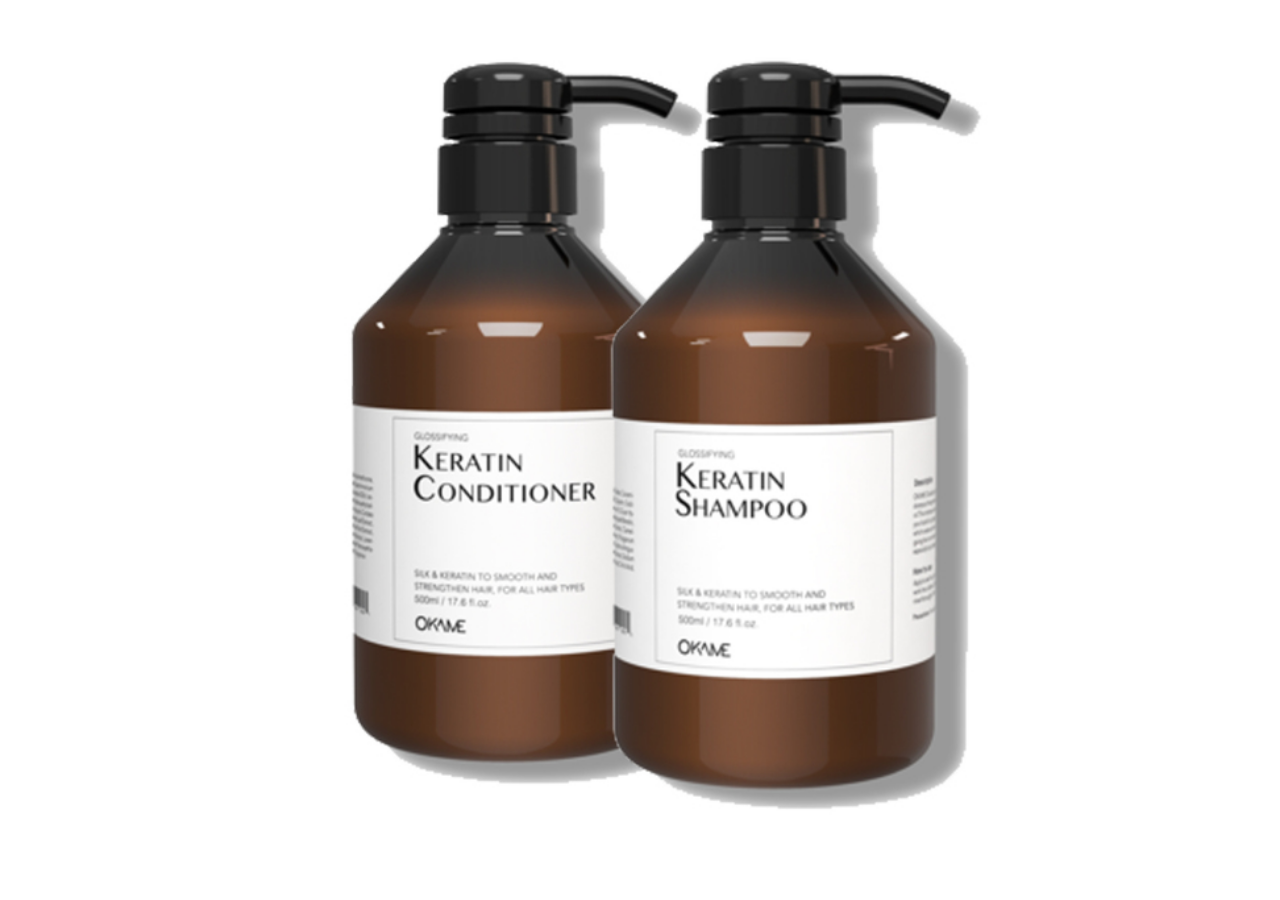
==== pages/details.html @ 403ab8e0 "up data" ====
<!DOCTYPE html>
<html lang="en">
  <head>
    <meta charset="UTF-8" />
    <meta name="viewport" content="width=device-width, initial-scale=1.0" />
    <meta http-equiv="X-UA-Compatible" content="ie=edge" />
    <link rel="icon" href="./images/logo-mini.jpg" />
    <title>Chi tiết sản phẩm</title>
    <link rel="stylesheet" href="./css/bootstrap.css" />
    <link rel="stylesheet" href="./css/style.css" />
  </head>
  <body>
    <div class="container">
      <div class="col-md-8">
        <img src="../images/1523329786.jpg" width="100%" alt="" />
      </div>
      <div class="col-md-4"></div>
    </div>
    <script src="./js/jquery-3.3.1.min.js"></script>
    <script src="./js/popper.min.js"></script>
    <script src="./js/main.js"></script>
  </body>
</html>
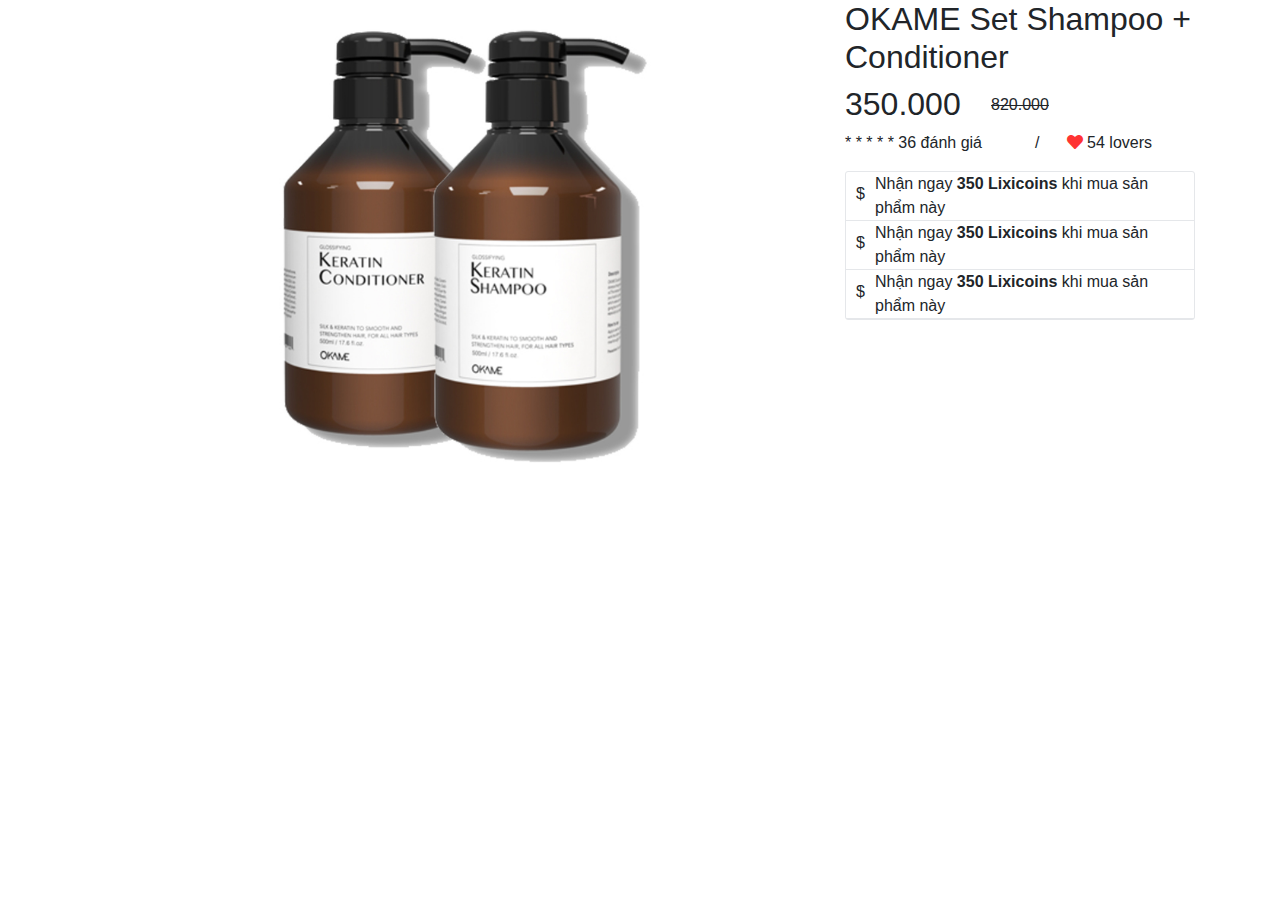
==== commit dd6ded06: "upu" ====
--- a/pages/details.html
+++ b/pages/details.html
@@ -5,19 +5,78 @@
     <meta name="viewport" content="width=device-width, initial-scale=1.0" />
     <meta http-equiv="X-UA-Compatible" content="ie=edge" />
     <link rel="icon" href="./images/logo-mini.jpg" />
-    <title>Chi tiết sản phẩm</title>
-    <link rel="stylesheet" href="./css/bootstrap.css" />
-    <link rel="stylesheet" href="./css/style.css" />
+    <title>Vivibox | Chi tiết sản phẩm</title>
+    <link rel="stylesheet" href="../css/bootstrap.css" />
+    <link rel="stylesheet" href="../css/style.css" />
+    <link rel="shortcut icon" href="../images/favicon.ico" />
+    <link rel="stylesheet" href="../themify-icons/themify-icons.css" />
+    <link
+      rel="stylesheet"
+      href="https://use.fontawesome.com/releases/v5.6.3/css/all.css"
+    />
   </head>
   <body>
     <div class="container">
-      <div class="col-md-8">
-        <img src="../images/1523329786.jpg" width="100%" alt="" />
+      <div class="top-overview row">
+        <div class="col-md-8">
+          <img src="../images/1523329786.jpg" width="100%" alt="" />
+        </div>
+        <div class="col-md-4">
+          <h2>OKAME Set Shampoo + Conditioner</h2>
+          <div class="row">
+            <div class="col-4"><h2>350.000</h2></div>
+            <div class="col-4">
+              <p
+                class="text-center"
+                style="margin: 8px; text-decoration: line-through"
+              >
+                820.000
+              </p>
+            </div>
+          </div>
+          <div class="row">
+            <p class="col-6">* * * * * 36 đánh giá</p>
+            <p class="col-1">/</p>
+            <p class="col-5">
+              <i style="color:#ff3333" class="fas fa-heart"></i> 54 lovers
+            </p>
+          </div>
+          <div
+            class="pay-ship"
+            style="border-top:1px solid rgb(229, 231, 234); border-left:1px solid rgb(229, 231, 234); border-bottom: 1px solid rgb(229, 231, 234);border-right:1px solid rgb(229, 231, 234);border-radius: 3px "
+          >
+            <div style="border-bottom: 1px solid rgb(229, 231, 234);">
+              <div class="col-1" style="float:left; padding: 10px">$</div>
+              <div class="col-11">
+                Nhận ngay
+                <span style="font-weight:bold">350 Lixicoins </span> khi mua sản
+                phẩm này
+              </div>
+            </div>
+
+            <div style="border-bottom: 1px solid rgb(229, 231, 234);">
+              <div class="col-1" style="float:left;padding: 10px">$</div>
+              <div class="col-11">
+                Nhận ngay
+                <span style="font-weight:bold">350 Lixicoins </span> khi mua sản
+                phẩm này
+              </div>
+            </div>
+
+            <div style="border-bottom: 1px solid rgb(229, 231, 234);">
+              <div class="col-1" style="float:left;padding: 10px">$</div>
+              <div class="col-11">
+                Nhận ngay
+                <span style="font-weight:bold">350 Lixicoins </span> khi mua sản
+                phẩm này
+              </div>
+            </div>
+          </div>
+        </div>
       </div>
-      <div class="col-md-4"></div>
     </div>
-    <script src="./js/jquery-3.3.1.min.js"></script>
-    <script src="./js/popper.min.js"></script>
-    <script src="./js/main.js"></script>
+    <script src="../js/jquery-3.3.1.min.js"></script>
+    <script src="../js/popper.min.js"></script>
+    <script src="../js/main.js"></script>
   </body>
 </html>
--- a/css/style.css
+++ b/css/style.css
@@ -0,0 +1,97 @@
+.container-2 {
+    width: 100%;
+    padding-right: 15px;
+    padding-left: 15px;
+    margin-right: auto;
+    margin-left: auto;
+}
+
+@media (min-width: 1200px) {
+    .container-2 {
+        max-width: 1240px;
+    }
+}
+
+#navbar {
+    box-shadow: rgba(0, 0, 0, 0.12) 0px 1px 3px 0px, rgba(0, 0, 0, 0.14) 0px 0px 1px 0px, rgba(0, 0, 0, 0.12) 0px 2px 1px -1px;
+}
+
+.sign-in {
+    cursor: pointer;
+    transition: all 0.2s ease-out 0s;
+}
+
+.sign-in:hover {
+    color: #007bff;
+}
+
+nav {
+    display: flex;
+    justify-content: space-between;
+    position: relative;
+    background: rgb(255, 255, 255);
+}
+
+nav a {
+    display: flex;
+    justify-content: flex-start;
+    align-items: center;
+    font-size: 15px;
+    line-height: 44px;
+    font-family: avenir-next-medium, arial;
+    color: rgb(0, 0, 0);
+    opacity: 0.9;
+    white-space: nowrap;
+    cursor: pointer;
+    height: 44px;
+    padding: 0px;
+    text-transform: uppercase;
+}
+
+nav a:hover {
+    text-decoration: none;
+    color: #007bff
+}
+
+
+.title {
+    font-size: 30px !important;
+    line-height: 50px !important;
+    height: 50px !important;
+    display: inline-block;
+    max-width: 100%;
+    white-space: nowrap;
+    overflow: hidden;
+    text-overflow: ellipsis;
+    font-family: trirong-regular, serif;
+    color: rgb(0, 0, 0);
+    letter-spacing: -0.5px;
+}
+
+.swiper-container .swiper-button-prev {
+    width: 40px;
+    height: 60px;
+    opacity: 0;
+    transform: translate(-60px, -50%);
+    visibility: hidden;
+}
+
+.swiper-container:hover .swiper-button-prev {
+    opacity: 1;
+    transform: translate(1px, -50%);
+    visibility: visible;
+}
+
+.swiper-container .swiper-button-next {
+    width: 40px;
+    height: 60px;
+    opacity: 0;
+    transform: translate(60px, -50%);
+    visibility: hidden;
+}
+
+.swiper-container:hover .swiper-button-next {
+    opacity: 1;
+    transform: translate(1px, -50%);
+    visibility: visible;
+}--- a/themify-icons/themify-icons.css
+++ b/themify-icons/themify-icons.css
@@ -0,0 +1,1082 @@
+@font-face {
+  font-family: "themify";
+  src: url("fonts/themify.eot?-fvbane");
+  src: url("fonts/themify.eot?#iefix-fvbane") format("embedded-opentype"),
+    url("fonts/themify.woff?-fvbane") format("woff"),
+    url("fonts/themify.ttf?-fvbane") format("truetype"),
+    url("fonts/themify.svg?-fvbane#themify") format("svg");
+  font-weight: normal;
+  font-style: normal;
+}
+
+[class^="ti-"],
+[class*=" ti-"] {
+  font-family: "themify";
+  speak-as: none;
+  font-style: normal;
+  font-weight: normal;
+  font-variant: normal;
+  text-transform: none;
+  line-height: 1;
+
+  /* Better Font Rendering =========== */
+  -webkit-font-smoothing: antialiased;
+  -moz-osx-font-smoothing: grayscale;
+}
+
+.ti-wand:before {
+  content: "\e600";
+}
+.ti-volume:before {
+  content: "\e601";
+}
+.ti-user:before {
+  content: "\e602";
+}
+.ti-unlock:before {
+  content: "\e603";
+}
+.ti-unlink:before {
+  content: "\e604";
+}
+.ti-trash:before {
+  content: "\e605";
+}
+.ti-thought:before {
+  content: "\e606";
+}
+.ti-target:before {
+  content: "\e607";
+}
+.ti-tag:before {
+  content: "\e608";
+}
+.ti-tablet:before {
+  content: "\e609";
+}
+.ti-star:before {
+  content: "\e60a";
+}
+.ti-spray:before {
+  content: "\e60b";
+}
+.ti-signal:before {
+  content: "\e60c";
+}
+.ti-shopping-cart:before {
+  content: "\e60d";
+}
+.ti-shopping-cart-full:before {
+  content: "\e60e";
+}
+.ti-settings:before {
+  content: "\e60f";
+}
+.ti-search:before {
+  content: "\e610";
+}
+.ti-zoom-in:before {
+  content: "\e611";
+}
+.ti-zoom-out:before {
+  content: "\e612";
+}
+.ti-cut:before {
+  content: "\e613";
+}
+.ti-ruler:before {
+  content: "\e614";
+}
+.ti-ruler-pencil:before {
+  content: "\e615";
+}
+.ti-ruler-alt:before {
+  content: "\e616";
+}
+.ti-bookmark:before {
+  content: "\e617";
+}
+.ti-bookmark-alt:before {
+  content: "\e618";
+}
+.ti-reload:before {
+  content: "\e619";
+}
+.ti-plus:before {
+  content: "\e61a";
+}
+.ti-pin:before {
+  content: "\e61b";
+}
+.ti-pencil:before {
+  content: "\e61c";
+}
+.ti-pencil-alt:before {
+  content: "\e61d";
+}
+.ti-paint-roller:before {
+  content: "\e61e";
+}
+.ti-paint-bucket:before {
+  content: "\e61f";
+}
+.ti-na:before {
+  content: "\e620";
+}
+.ti-mobile:before {
+  content: "\e621";
+}
+.ti-minus:before {
+  content: "\e622";
+}
+.ti-medall:before {
+  content: "\e623";
+}
+.ti-medall-alt:before {
+  content: "\e624";
+}
+.ti-marker:before {
+  content: "\e625";
+}
+.ti-marker-alt:before {
+  content: "\e626";
+}
+.ti-arrow-up:before {
+  content: "\e627";
+}
+.ti-arrow-right:before {
+  content: "\e628";
+}
+.ti-arrow-left:before {
+  content: "\e629";
+}
+.ti-arrow-down:before {
+  content: "\e62a";
+}
+.ti-lock:before {
+  content: "\e62b";
+}
+.ti-location-arrow:before {
+  content: "\e62c";
+}
+.ti-link:before {
+  content: "\e62d";
+}
+.ti-layout:before {
+  content: "\e62e";
+}
+.ti-layers:before {
+  content: "\e62f";
+}
+.ti-layers-alt:before {
+  content: "\e630";
+}
+.ti-key:before {
+  content: "\e631";
+}
+.ti-import:before {
+  content: "\e632";
+}
+.ti-image:before {
+  content: "\e633";
+}
+.ti-heart:before {
+  content: "\e634";
+}
+.ti-heart-broken:before {
+  content: "\e635";
+}
+.ti-hand-stop:before {
+  content: "\e636";
+}
+.ti-hand-open:before {
+  content: "\e637";
+}
+.ti-hand-drag:before {
+  content: "\e638";
+}
+.ti-folder:before {
+  content: "\e639";
+}
+.ti-flag:before {
+  content: "\e63a";
+}
+.ti-flag-alt:before {
+  content: "\e63b";
+}
+.ti-flag-alt-2:before {
+  content: "\e63c";
+}
+.ti-eye:before {
+  content: "\e63d";
+}
+.ti-export:before {
+  content: "\e63e";
+}
+.ti-exchange-vertical:before {
+  content: "\e63f";
+}
+.ti-desktop:before {
+  content: "\e640";
+}
+.ti-cup:before {
+  content: "\e641";
+}
+.ti-crown:before {
+  content: "\e642";
+}
+.ti-comments:before {
+  content: "\e643";
+}
+.ti-comment:before {
+  content: "\e644";
+}
+.ti-comment-alt:before {
+  content: "\e645";
+}
+.ti-close:before {
+  content: "\e646";
+}
+.ti-clip:before {
+  content: "\e647";
+}
+.ti-angle-up:before {
+  content: "\e648";
+}
+.ti-angle-right:before {
+  content: "\e649";
+}
+.ti-angle-left:before {
+  content: "\e64a";
+}
+.ti-angle-down:before {
+  content: "\e64b";
+}
+.ti-check:before {
+  content: "\e64c";
+}
+.ti-check-box:before {
+  content: "\e64d";
+}
+.ti-camera:before {
+  content: "\e64e";
+}
+.ti-announcement:before {
+  content: "\e64f";
+}
+.ti-brush:before {
+  content: "\e650";
+}
+.ti-briefcase:before {
+  content: "\e651";
+}
+.ti-bolt:before {
+  content: "\e652";
+}
+.ti-bolt-alt:before {
+  content: "\e653";
+}
+.ti-blackboard:before {
+  content: "\e654";
+}
+.ti-bag:before {
+  content: "\e655";
+}
+.ti-move:before {
+  content: "\e656";
+}
+.ti-arrows-vertical:before {
+  content: "\e657";
+}
+.ti-arrows-horizontal:before {
+  content: "\e658";
+}
+.ti-fullscreen:before {
+  content: "\e659";
+}
+.ti-arrow-top-right:before {
+  content: "\e65a";
+}
+.ti-arrow-top-left:before {
+  content: "\e65b";
+}
+.ti-arrow-circle-up:before {
+  content: "\e65c";
+}
+.ti-arrow-circle-right:before {
+  content: "\e65d";
+}
+.ti-arrow-circle-left:before {
+  content: "\e65e";
+}
+.ti-arrow-circle-down:before {
+  content: "\e65f";
+}
+.ti-angle-double-up:before {
+  content: "\e660";
+}
+.ti-angle-double-right:before {
+  content: "\e661";
+}
+.ti-angle-double-left:before {
+  content: "\e662";
+}
+.ti-angle-double-down:before {
+  content: "\e663";
+}
+.ti-zip:before {
+  content: "\e664";
+}
+.ti-world:before {
+  content: "\e665";
+}
+.ti-wheelchair:before {
+  content: "\e666";
+}
+.ti-view-list:before {
+  content: "\e667";
+}
+.ti-view-list-alt:before {
+  content: "\e668";
+}
+.ti-view-grid:before {
+  content: "\e669";
+}
+.ti-uppercase:before {
+  content: "\e66a";
+}
+.ti-upload:before {
+  content: "\e66b";
+}
+.ti-underline:before {
+  content: "\e66c";
+}
+.ti-truck:before {
+  content: "\e66d";
+}
+.ti-timer:before {
+  content: "\e66e";
+}
+.ti-ticket:before {
+  content: "\e66f";
+}
+.ti-thumb-up:before {
+  content: "\e670";
+}
+.ti-thumb-down:before {
+  content: "\e671";
+}
+.ti-text:before {
+  content: "\e672";
+}
+.ti-stats-up:before {
+  content: "\e673";
+}
+.ti-stats-down:before {
+  content: "\e674";
+}
+.ti-split-v:before {
+  content: "\e675";
+}
+.ti-split-h:before {
+  content: "\e676";
+}
+.ti-smallcap:before {
+  content: "\e677";
+}
+.ti-shine:before {
+  content: "\e678";
+}
+.ti-shift-right:before {
+  content: "\e679";
+}
+.ti-shift-left:before {
+  content: "\e67a";
+}
+.ti-shield:before {
+  content: "\e67b";
+}
+.ti-notepad:before {
+  content: "\e67c";
+}
+.ti-server:before {
+  content: "\e67d";
+}
+.ti-quote-right:before {
+  content: "\e67e";
+}
+.ti-quote-left:before {
+  content: "\e67f";
+}
+.ti-pulse:before {
+  content: "\e680";
+}
+.ti-printer:before {
+  content: "\e681";
+}
+.ti-power-off:before {
+  content: "\e682";
+}
+.ti-plug:before {
+  content: "\e683";
+}
+.ti-pie-chart:before {
+  content: "\e684";
+}
+.ti-paragraph:before {
+  content: "\e685";
+}
+.ti-panel:before {
+  content: "\e686";
+}
+.ti-package:before {
+  content: "\e687";
+}
+.ti-music:before {
+  content: "\e688";
+}
+.ti-music-alt:before {
+  content: "\e689";
+}
+.ti-mouse:before {
+  content: "\e68a";
+}
+.ti-mouse-alt:before {
+  content: "\e68b";
+}
+.ti-money:before {
+  content: "\e68c";
+}
+.ti-microphone:before {
+  content: "\e68d";
+}
+.ti-menu:before {
+  content: "\e68e";
+}
+.ti-menu-alt:before {
+  content: "\e68f";
+}
+.ti-map:before {
+  content: "\e690";
+}
+.ti-map-alt:before {
+  content: "\e691";
+}
+.ti-loop:before {
+  content: "\e692";
+}
+.ti-location-pin:before {
+  content: "\e693";
+}
+.ti-list:before {
+  content: "\e694";
+}
+.ti-light-bulb:before {
+  content: "\e695";
+}
+.ti-Italic:before {
+  content: "\e696";
+}
+.ti-info:before {
+  content: "\e697";
+}
+.ti-infinite:before {
+  content: "\e698";
+}
+.ti-id-badge:before {
+  content: "\e699";
+}
+.ti-hummer:before {
+  content: "\e69a";
+}
+.ti-home:before {
+  content: "\e69b";
+}
+.ti-help:before {
+  content: "\e69c";
+}
+.ti-headphone:before {
+  content: "\e69d";
+}
+.ti-harddrives:before {
+  content: "\e69e";
+}
+.ti-harddrive:before {
+  content: "\e69f";
+}
+.ti-gift:before {
+  content: "\e6a0";
+}
+.ti-game:before {
+  content: "\e6a1";
+}
+.ti-filter:before {
+  content: "\e6a2";
+}
+.ti-files:before {
+  content: "\e6a3";
+}
+.ti-file:before {
+  content: "\e6a4";
+}
+.ti-eraser:before {
+  content: "\e6a5";
+}
+.ti-envelope:before {
+  content: "\e6a6";
+}
+.ti-download:before {
+  content: "\e6a7";
+}
+.ti-direction:before {
+  content: "\e6a8";
+}
+.ti-direction-alt:before {
+  content: "\e6a9";
+}
+.ti-dashboard:before {
+  content: "\e6aa";
+}
+.ti-control-stop:before {
+  content: "\e6ab";
+}
+.ti-control-shuffle:before {
+  content: "\e6ac";
+}
+.ti-control-play:before {
+  content: "\e6ad";
+}
+.ti-control-pause:before {
+  content: "\e6ae";
+}
+.ti-control-forward:before {
+  content: "\e6af";
+}
+.ti-control-backward:before {
+  content: "\e6b0";
+}
+.ti-cloud:before {
+  content: "\e6b1";
+}
+.ti-cloud-up:before {
+  content: "\e6b2";
+}
+.ti-cloud-down:before {
+  content: "\e6b3";
+}
+.ti-clipboard:before {
+  content: "\e6b4";
+}
+.ti-car:before {
+  content: "\e6b5";
+}
+.ti-calendar:before {
+  content: "\e6b6";
+}
+.ti-book:before {
+  content: "\e6b7";
+}
+.ti-bell:before {
+  content: "\e6b8";
+}
+.ti-basketball:before {
+  content: "\e6b9";
+}
+.ti-bar-chart:before {
+  content: "\e6ba";
+}
+.ti-bar-chart-alt:before {
+  content: "\e6bb";
+}
+.ti-back-right:before {
+  content: "\e6bc";
+}
+.ti-back-left:before {
+  content: "\e6bd";
+}
+.ti-arrows-corner:before {
+  content: "\e6be";
+}
+.ti-archive:before {
+  content: "\e6bf";
+}
+.ti-anchor:before {
+  content: "\e6c0";
+}
+.ti-align-right:before {
+  content: "\e6c1";
+}
+.ti-align-left:before {
+  content: "\e6c2";
+}
+.ti-align-justify:before {
+  content: "\e6c3";
+}
+.ti-align-center:before {
+  content: "\e6c4";
+}
+.ti-alert:before {
+  content: "\e6c5";
+}
+.ti-alarm-clock:before {
+  content: "\e6c6";
+}
+.ti-agenda:before {
+  content: "\e6c7";
+}
+.ti-write:before {
+  content: "\e6c8";
+}
+.ti-window:before {
+  content: "\e6c9";
+}
+.ti-widgetized:before {
+  content: "\e6ca";
+}
+.ti-widget:before {
+  content: "\e6cb";
+}
+.ti-widget-alt:before {
+  content: "\e6cc";
+}
+.ti-wallet:before {
+  content: "\e6cd";
+}
+.ti-video-clapper:before {
+  content: "\e6ce";
+}
+.ti-video-camera:before {
+  content: "\e6cf";
+}
+.ti-vector:before {
+  content: "\e6d0";
+}
+.ti-themify-logo:before {
+  content: "\e6d1";
+}
+.ti-themify-favicon:before {
+  content: "\e6d2";
+}
+.ti-themify-favicon-alt:before {
+  content: "\e6d3";
+}
+.ti-support:before {
+  content: "\e6d4";
+}
+.ti-stamp:before {
+  content: "\e6d5";
+}
+.ti-split-v-alt:before {
+  content: "\e6d6";
+}
+.ti-slice:before {
+  content: "\e6d7";
+}
+.ti-shortcode:before {
+  content: "\e6d8";
+}
+.ti-shift-right-alt:before {
+  content: "\e6d9";
+}
+.ti-shift-left-alt:before {
+  content: "\e6da";
+}
+.ti-ruler-alt-2:before {
+  content: "\e6db";
+}
+.ti-receipt:before {
+  content: "\e6dc";
+}
+.ti-pin2:before {
+  content: "\e6dd";
+}
+.ti-pin-alt:before {
+  content: "\e6de";
+}
+.ti-pencil-alt2:before {
+  content: "\e6df";
+}
+.ti-palette:before {
+  content: "\e6e0";
+}
+.ti-more:before {
+  content: "\e6e1";
+}
+.ti-more-alt:before {
+  content: "\e6e2";
+}
+.ti-microphone-alt:before {
+  content: "\e6e3";
+}
+.ti-magnet:before {
+  content: "\e6e4";
+}
+.ti-line-double:before {
+  content: "\e6e5";
+}
+.ti-line-dotted:before {
+  content: "\e6e6";
+}
+.ti-line-dashed:before {
+  content: "\e6e7";
+}
+.ti-layout-width-full:before {
+  content: "\e6e8";
+}
+.ti-layout-width-default:before {
+  content: "\e6e9";
+}
+.ti-layout-width-default-alt:before {
+  content: "\e6ea";
+}
+.ti-layout-tab:before {
+  content: "\e6eb";
+}
+.ti-layout-tab-window:before {
+  content: "\e6ec";
+}
+.ti-layout-tab-v:before {
+  content: "\e6ed";
+}
+.ti-layout-tab-min:before {
+  content: "\e6ee";
+}
+.ti-layout-slider:before {
+  content: "\e6ef";
+}
+.ti-layout-slider-alt:before {
+  content: "\e6f0";
+}
+.ti-layout-sidebar-right:before {
+  content: "\e6f1";
+}
+.ti-layout-sidebar-none:before {
+  content: "\e6f2";
+}
+.ti-layout-sidebar-left:before {
+  content: "\e6f3";
+}
+.ti-layout-placeholder:before {
+  content: "\e6f4";
+}
+.ti-layout-menu:before {
+  content: "\e6f5";
+}
+.ti-layout-menu-v:before {
+  content: "\e6f6";
+}
+.ti-layout-menu-separated:before {
+  content: "\e6f7";
+}
+.ti-layout-menu-full:before {
+  content: "\e6f8";
+}
+.ti-layout-media-right-alt:before {
+  content: "\e6f9";
+}
+.ti-layout-media-right:before {
+  content: "\e6fa";
+}
+.ti-layout-media-overlay:before {
+  content: "\e6fb";
+}
+.ti-layout-media-overlay-alt:before {
+  content: "\e6fc";
+}
+.ti-layout-media-overlay-alt-2:before {
+  content: "\e6fd";
+}
+.ti-layout-media-left-alt:before {
+  content: "\e6fe";
+}
+.ti-layout-media-left:before {
+  content: "\e6ff";
+}
+.ti-layout-media-center-alt:before {
+  content: "\e700";
+}
+.ti-layout-media-center:before {
+  content: "\e701";
+}
+.ti-layout-list-thumb:before {
+  content: "\e702";
+}
+.ti-layout-list-thumb-alt:before {
+  content: "\e703";
+}
+.ti-layout-list-post:before {
+  content: "\e704";
+}
+.ti-layout-list-large-image:before {
+  content: "\e705";
+}
+.ti-layout-line-solid:before {
+  content: "\e706";
+}
+.ti-layout-grid4:before {
+  content: "\e707";
+}
+.ti-layout-grid3:before {
+  content: "\e708";
+}
+.ti-layout-grid2:before {
+  content: "\e709";
+}
+.ti-layout-grid2-thumb:before {
+  content: "\e70a";
+}
+.ti-layout-cta-right:before {
+  content: "\e70b";
+}
+.ti-layout-cta-left:before {
+  content: "\e70c";
+}
+.ti-layout-cta-center:before {
+  content: "\e70d";
+}
+.ti-layout-cta-btn-right:before {
+  content: "\e70e";
+}
+.ti-layout-cta-btn-left:before {
+  content: "\e70f";
+}
+.ti-layout-column4:before {
+  content: "\e710";
+}
+.ti-layout-column3:before {
+  content: "\e711";
+}
+.ti-layout-column2:before {
+  content: "\e712";
+}
+.ti-layout-accordion-separated:before {
+  content: "\e713";
+}
+.ti-layout-accordion-merged:before {
+  content: "\e714";
+}
+.ti-layout-accordion-list:before {
+  content: "\e715";
+}
+.ti-ink-pen:before {
+  content: "\e716";
+}
+.ti-info-alt:before {
+  content: "\e717";
+}
+.ti-help-alt:before {
+  content: "\e718";
+}
+.ti-headphone-alt:before {
+  content: "\e719";
+}
+.ti-hand-point-up:before {
+  content: "\e71a";
+}
+.ti-hand-point-right:before {
+  content: "\e71b";
+}
+.ti-hand-point-left:before {
+  content: "\e71c";
+}
+.ti-hand-point-down:before {
+  content: "\e71d";
+}
+.ti-gallery:before {
+  content: "\e71e";
+}
+.ti-face-smile:before {
+  content: "\e71f";
+}
+.ti-face-sad:before {
+  content: "\e720";
+}
+.ti-credit-card:before {
+  content: "\e721";
+}
+.ti-control-skip-forward:before {
+  content: "\e722";
+}
+.ti-control-skip-backward:before {
+  content: "\e723";
+}
+.ti-control-record:before {
+  content: "\e724";
+}
+.ti-control-eject:before {
+  content: "\e725";
+}
+.ti-comments-smiley:before {
+  content: "\e726";
+}
+.ti-brush-alt:before {
+  content: "\e727";
+}
+.ti-youtube:before {
+  content: "\e728";
+}
+.ti-vimeo:before {
+  content: "\e729";
+}
+.ti-twitter:before {
+  content: "\e72a";
+}
+.ti-time:before {
+  content: "\e72b";
+}
+.ti-tumblr:before {
+  content: "\e72c";
+}
+.ti-skype:before {
+  content: "\e72d";
+}
+.ti-share:before {
+  content: "\e72e";
+}
+.ti-share-alt:before {
+  content: "\e72f";
+}
+.ti-rocket:before {
+  content: "\e730";
+}
+.ti-pinterest:before {
+  content: "\e731";
+}
+.ti-new-window:before {
+  content: "\e732";
+}
+.ti-microsoft:before {
+  content: "\e733";
+}
+.ti-list-ol:before {
+  content: "\e734";
+}
+.ti-linkedin:before {
+  content: "\e735";
+}
+.ti-layout-sidebar-2:before {
+  content: "\e736";
+}
+.ti-layout-grid4-alt:before {
+  content: "\e737";
+}
+.ti-layout-grid3-alt:before {
+  content: "\e738";
+}
+.ti-layout-grid2-alt:before {
+  content: "\e739";
+}
+.ti-layout-column4-alt:before {
+  content: "\e73a";
+}
+.ti-layout-column3-alt:before {
+  content: "\e73b";
+}
+.ti-layout-column2-alt:before {
+  content: "\e73c";
+}
+.ti-instagram:before {
+  content: "\e73d";
+}
+.ti-google:before {
+  content: "\e73e";
+}
+.ti-github:before {
+  content: "\e73f";
+}
+.ti-flickr:before {
+  content: "\e740";
+}
+.ti-facebook:before {
+  content: "\e741";
+}
+.ti-dropbox:before {
+  content: "\e742";
+}
+.ti-dribbble:before {
+  content: "\e743";
+}
+.ti-apple:before {
+  content: "\e744";
+}
+.ti-android:before {
+  content: "\e745";
+}
+.ti-save:before {
+  content: "\e746";
+}
+.ti-save-alt:before {
+  content: "\e747";
+}
+.ti-yahoo:before {
+  content: "\e748";
+}
+.ti-wordpress:before {
+  content: "\e749";
+}
+.ti-vimeo-alt:before {
+  content: "\e74a";
+}
+.ti-twitter-alt:before {
+  content: "\e74b";
+}
+.ti-tumblr-alt:before {
+  content: "\e74c";
+}
+.ti-trello:before {
+  content: "\e74d";
+}
+.ti-stack-overflow:before {
+  content: "\e74e";
+}
+.ti-soundcloud:before {
+  content: "\e74f";
+}
+.ti-sharethis:before {
+  content: "\e750";
+}
+.ti-sharethis-alt:before {
+  content: "\e751";
+}
+.ti-reddit:before {
+  content: "\e752";
+}
+.ti-pinterest-alt:before {
+  content: "\e753";
+}
+.ti-microsoft-alt:before {
+  content: "\e754";
+}
+.ti-linux:before {
+  content: "\e755";
+}
+.ti-jsfiddle:before {
+  content: "\e756";
+}
+.ti-joomla:before {
+  content: "\e757";
+}
+.ti-html5:before {
+  content: "\e758";
+}
+.ti-flickr-alt:before {
+  content: "\e759";
+}
+.ti-email:before {
+  content: "\e75a";
+}
+.ti-drupal:before {
+  content: "\e75b";
+}
+.ti-dropbox-alt:before {
+  content: "\e75c";
+}
+.ti-css3:before {
+  content: "\e75d";
+}
+.ti-rss:before {
+  content: "\e75e";
+}
+.ti-rss-alt:before {
+  content: "\e75f";
+}
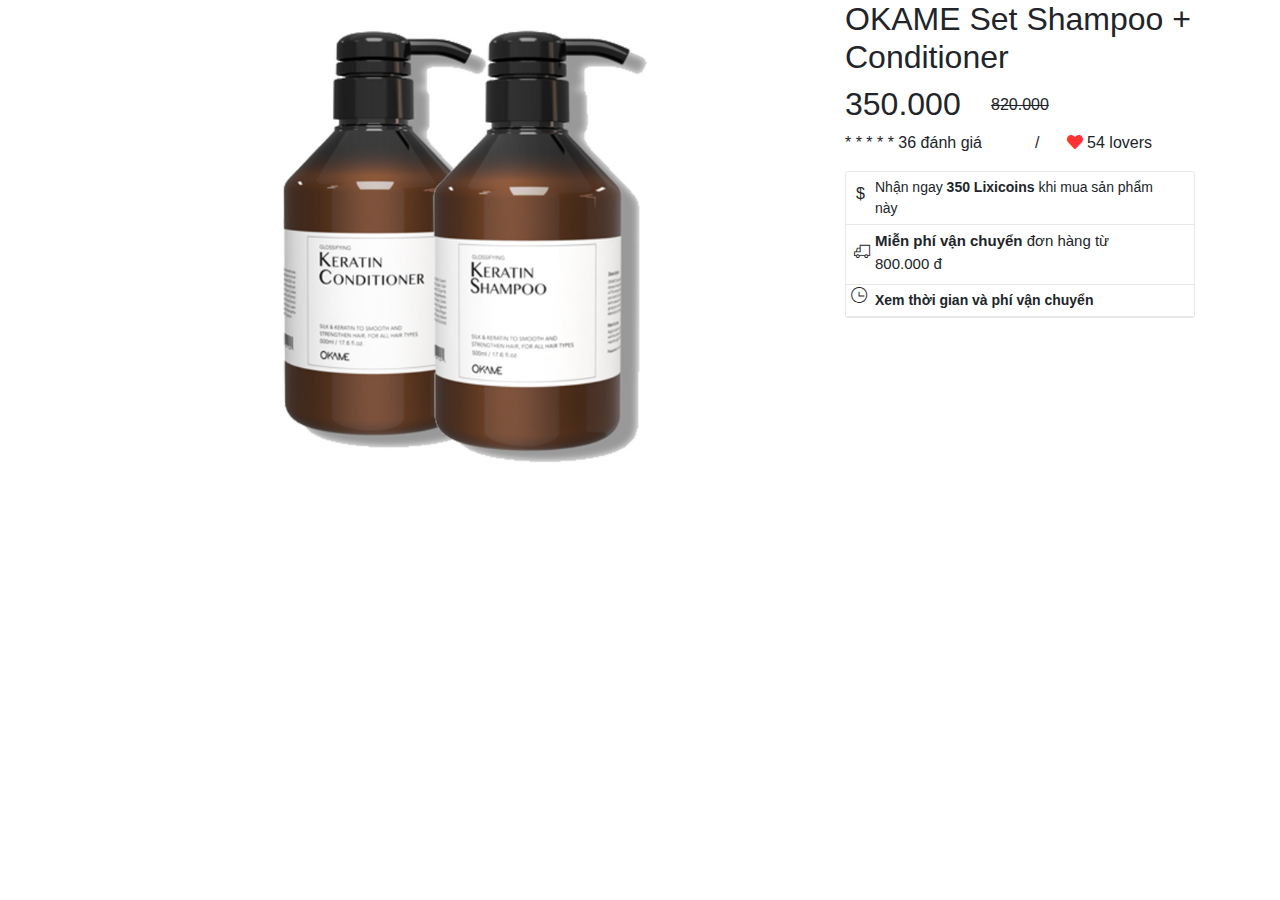
==== commit b686756a: "dfgdg" ====
--- a/pages/details.html
+++ b/pages/details.html
@@ -43,11 +43,11 @@
           </div>
           <div
             class="pay-ship"
-            style="border-top:1px solid rgb(229, 231, 234); border-left:1px solid rgb(229, 231, 234); border-bottom: 1px solid rgb(229, 231, 234);border-right:1px solid rgb(229, 231, 234);border-radius: 3px "
+            style="border-top:1px solid rgb(229, 231, 234); border-left:1px solid rgb(229, 231, 234); border-bottom: 1px solid rgb(229, 231, 234);border-right:1px solid rgb(229, 231, 234);border-radius: 3px"
           >
             <div style="border-bottom: 1px solid rgb(229, 231, 234);">
               <div class="col-1" style="float:left; padding: 10px">$</div>
-              <div class="col-11">
+              <div class="col-11" style="font-size:14px;padding:5px;">
                 Nhận ngay
                 <span style="font-weight:bold">350 Lixicoins </span> khi mua sản
                 phẩm này
@@ -55,21 +55,23 @@
             </div>
 
             <div style="border-bottom: 1px solid rgb(229, 231, 234);">
-              <div class="col-1" style="float:left;padding: 10px">$</div>
-              <div class="col-11">
-                Nhận ngay
-                <span style="font-weight:bold">350 Lixicoins </span> khi mua sản
-                phẩm này
+              <div class="col-1" style="float:left; padding: 15px 20px 20px 8px">
+              <span class="ti-truck"></span>
               </div>
+              <div class="col-11" style="padding:5px;font-size:15px">
+                <span style="font-weight:bold">Miễn phí vận chuyển</span> đơn hàng từ 800.000 đ
+              </div>
+              <div class="clearfix"></div>
             </div>
 
             <div style="border-bottom: 1px solid rgb(229, 231, 234);">
-              <div class="col-1" style="float:left;padding: 10px">$</div>
-              <div class="col-11">
-                Nhận ngay
-                <span style="font-weight:bold">350 Lixicoins </span> khi mua sản
-                phẩm này
+              <div class="col-1" style="float:left;padding: 0px 10px 0px 5px">
+              <span class="ti-time"></span>
               </div>
+              <div class="col-11" style="padding:5px; font-size:14px">
+                <span style="font-weight:bold">Xem thời gian và phí vận chuyển </span>
+              </div>
+              <div class="clearfix"></div>
             </div>
           </div>
         </div>
--- a/css/style.css
+++ b/css/style.css
@@ -22,7 +22,7 @@
 }
 
 .sign-in:hover {
-    color: #007bff;
+    color: #ff2b70;
 }
 
 nav {
@@ -50,7 +50,7 @@
 
 nav a:hover {
     text-decoration: none;
-    color: #007bff
+    color: #ff2b70
 }
 
 
@@ -94,4 +94,10 @@
     opacity: 1;
     transform: translate(1px, -50%);
     visibility: visible;
+}
+
+.form-control:focus {
+    border-color: #ff2b70;
+    outline: 0;
+    box-shadow: 0 0 0 ;
 }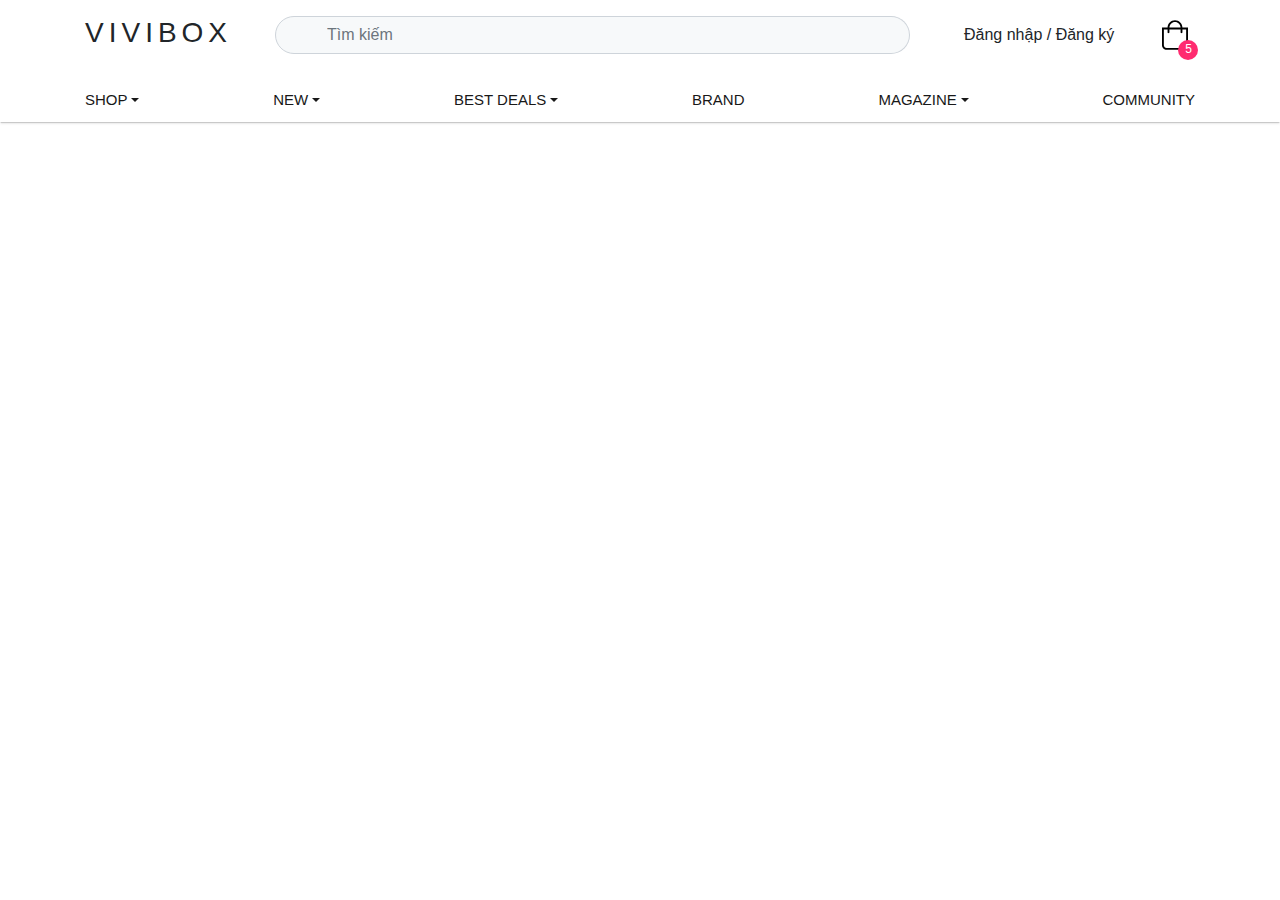
==== commit e9b8e0cc: "up" ====
--- a/pages/details.html
+++ b/pages/details.html
@@ -1,84 +1,150 @@
 <!DOCTYPE html>
 <html lang="en">
-  <head>
-    <meta charset="UTF-8" />
-    <meta name="viewport" content="width=device-width, initial-scale=1.0" />
-    <meta http-equiv="X-UA-Compatible" content="ie=edge" />
-    <link rel="icon" href="./images/logo-mini.jpg" />
-    <title>Vivibox | Chi tiết sản phẩm</title>
-    <link rel="stylesheet" href="../css/bootstrap.css" />
-    <link rel="stylesheet" href="../css/style.css" />
-    <link rel="shortcut icon" href="../images/favicon.ico" />
-    <link rel="stylesheet" href="../themify-icons/themify-icons.css" />
-    <link
-      rel="stylesheet"
-      href="https://use.fontawesome.com/releases/v5.6.3/css/all.css"
-    />
-  </head>
-  <body>
-    <div class="container">
-      <div class="top-overview row">
-        <div class="col-md-8">
-          <img src="../images/1523329786.jpg" width="100%" alt="" />
+
+<head>
+  <meta charset="UTF-8" />
+  <meta name="viewport" content="width=device-width, initial-scale=1.0" />
+  <meta http-equiv="X-UA-Compatible" content="ie=edge" />
+  <link rel="icon" href="./images/logo-mini.jpg" />
+  <title>Vivibox | Chi tiết sản phẩm</title>
+  <link rel="stylesheet" href="../css/bootstrap.css" />
+  <link rel="stylesheet" href="../css/style.css" />
+  <link rel="shortcut icon" href="../images/favicon.ico" />
+  <link rel="stylesheet" href="../themify-icons/themify-icons.css" />
+  <link rel="stylesheet" href="https://use.fontawesome.com/releases/v5.6.3/css/all.css" />
+</head>
+
+<body>
+  <div id="navbar" style="z-index: 3">
+    <div class="container pt-3">
+      <div class="row" style="height:38px">
+        <div class="col-2">
+          <h3 class="m-0 p-0" style="letter-spacing: 5px">VIVIBOX</h3>
         </div>
-        <div class="col-md-4">
-          <h2>OKAME Set Shampoo + Conditioner</h2>
-          <div class="row">
-            <div class="col-4"><h2>350.000</h2></div>
-            <div class="col-4">
-              <p
-                class="text-center"
-                style="margin: 8px; text-decoration: line-through"
-              >
-                820.000
-              </p>
-            </div>
-          </div>
-          <div class="row">
-            <p class="col-6">* * * * * 36 đánh giá</p>
-            <p class="col-1">/</p>
-            <p class="col-5">
-              <i style="color:#ff3333" class="fas fa-heart"></i> 54 lovers
-            </p>
-          </div>
-          <div
-            class="pay-ship"
-            style="border-top:1px solid rgb(229, 231, 234); border-left:1px solid rgb(229, 231, 234); border-bottom: 1px solid rgb(229, 231, 234);border-right:1px solid rgb(229, 231, 234);border-radius: 3px"
-          >
-            <div style="border-bottom: 1px solid rgb(229, 231, 234);">
-              <div class="col-1" style="float:left; padding: 10px">$</div>
-              <div class="col-11" style="font-size:14px;padding:5px;">
-                Nhận ngay
-                <span style="font-weight:bold">350 Lixicoins </span> khi mua sản
-                phẩm này
+        <div class="col-7">
+          <div class="input-group rounded-pill">
+            <div class="input-group-prepend">
+              <div class="input-group-text rounded-pill" style="border-bottom-right-radius:0!important;border-top-right-radius:0!important;background: rgb(247, 249, 250)"
+                id="iconSearch">
+                <img src="./images/icon/search.svg " alt="" width="15px" />
               </div>
             </div>
-
-            <div style="border-bottom: 1px solid rgb(229, 231, 234);">
-              <div class="col-1" style="float:left; padding: 15px 20px 20px 8px">
-              <span class="ti-truck"></span>
-              </div>
-              <div class="col-11" style="padding:5px;font-size:15px">
-                <span style="font-weight:bold">Miễn phí vận chuyển</span> đơn hàng từ 800.000 đ
-              </div>
-              <div class="clearfix"></div>
-            </div>
-
-            <div style="border-bottom: 1px solid rgb(229, 231, 234);">
-              <div class="col-1" style="float:left;padding: 0px 10px 0px 5px">
-              <span class="ti-time"></span>
-              </div>
-              <div class="col-11" style="padding:5px; font-size:14px">
-                <span style="font-weight:bold">Xem thời gian và phí vận chuyển </span>
-              </div>
-              <div class="clearfix"></div>
-            </div>
+            <input type="text" class="form-control rounded-pill" style="border-bottom-left-radius:0!important;border-top-left-radius:0!important;border-left:none;background: rgb(247, 249, 250);"
+              placeholder="Tìm kiếm" onfocus="changerColorBorder(true)" onblur="changerColorBorder(false)" />
+          </div>
+        </div>
+        <div class="col-3">
+          <div class="d-inline ml-4">
+            <span class="align-middle sign-in" style="line-height:38px;">Đăng nhập / Đăng ký</span>
+          </div>
+          <div class="d-inline ml-5 position-relative">
+            <img src="../images/icon/shopping-bag.svg" alt="" width="26px" height="38px" class="position-absolute" />
+            <span class="position-absolute rounded-circle mt-4 ml-3" style="background: #ff2b70;color:white;height: 20px;width: 20px;line-height: 19px;text-indent:7px;font-size: 12px;">5</span>
           </div>
         </div>
       </div>
+      <nav class="mt-4 dropdown">
+        <a href="#" role="button" class="dropdown-toggle" id="dropdownMenuShop" data-toggle="dropdown" aria-haspopup="true"
+          aria-expanded="false">SHOP</a>
+        <div class="dropdown-menu" aria-labelledby="dropdownMenuShop">
+          <a class="dropdown-item" href="#">Action</a>
+          <a class="dropdown-item" href="#">Another action</a>
+          <a class="dropdown-item" href="#">Something else here</a>
+        </div>
+        <a href="#new-beauty-box" class="dropdown-toggle" id="dropdownMenuNEW" data-toggle="dropdown" aria-haspopup="true"
+          aria-expanded="false">NEW</a>
+        <div class="dropdown-menu" aria-labelledby="dropdownMenuNEW">
+          <a class="dropdown-item" href="#">Action</a>
+          <a class="dropdown-item" href="#">Another action</a>
+          <a class="dropdown-item" href="#">Something else here</a>
+        </div>
+        <a href="#" class="dropdown-toggle" id="dropdownMenuBESTDEALS" data-toggle="dropdown" aria-haspopup="true"
+          aria-expanded="false">BEST DEALS</a>
+        <div class="dropdown-menu" aria-labelledby="dropdownMenuBESTDEALS">
+          <a class="dropdown-item" href="#">Action</a>
+          <a class="dropdown-item" href="#">Another action</a>
+          <a class="dropdown-item" href="#">Something else here</a>
+        </div>
+        <a href="#">BRAND</a>
+        <a href="#magazine" class="dropdown-toggle" id="dropdownMenuMAGAZINE" data-toggle="dropdown" aria-haspopup="true"
+          aria-expanded="false">MAGAZINE</a>
+        <div class="dropdown-menu" aria-labelledby="dropdownMenuMAGAZINE">
+          <a class="dropdown-item" href="#">Action</a>
+          <a class="dropdown-item" href="#">Another action</a>
+          <a class="dropdown-item" href="#">Something else here</a>
+        </div>
+        <a href="#community">COMMUNITY</a>
+      </nav>
     </div>
-    <script src="../js/jquery-3.3.1.min.js"></script>
-    <script src="../js/popper.min.js"></script>
-    <script src="../js/main.js"></script>
-  </body>
+  </div>
+  <div class="container mt-3" id="detail">
+    
+  </div>
+  <script src="../js/jquery-3.3.1.min.js"></script>
+  <script src="../js/popper.min.js"></script>
+  <script src="../js/bootstrap.js"></script>
+  <script src="../js/swiper.min.js"></script>
+  <script src="../data/data.js"></script>
+  <script src="../js/main.js"></script>
+  <script>
+    detail()
+  </script>
+</body>
+
 </html>
+
+<!-- <div class="top-overview row">
+    <div class="col-md-8">
+      <img src="../images/1523329786.jpg" width="100%" alt="" />
+    </div>
+    <div class="col-md-4">
+      <h2>OKAME Set Shampoo + Conditioner</h2>
+      <div class="row">
+        <div class="col-4">
+          <h2>350.000</h2>
+        </div>
+        <div class="col-4">
+          <p class="text-center" style="margin: 8px; text-decoration: line-through">
+            820.000
+          </p>
+        </div>
+      </div>
+      <div class="row">
+        <p class="col-6">* * * * * 36 đánh giá</p>
+        <p class="col-1">/</p>
+        <p class="col-5">
+          <i style="color:#ff3333" class="fas fa-heart"></i> 54 lovers
+        </p>
+      </div>
+      <div class="pay-ship" style="border-top:1px solid rgb(229, 231, 234); border-left:1px solid rgb(229, 231, 234); border-bottom: 1px solid rgb(229, 231, 234);border-right:1px solid rgb(229, 231, 234);border-radius: 3px">
+        <div style="border-bottom: 1px solid rgb(229, 231, 234);">
+          <div class="col-1" style="float:left; padding: 10px">$</div>
+          <div class="col-11" style="font-size:14px;padding:5px;">
+            Nhận ngay
+            <span style="font-weight:bold">350 Lixicoins </span> khi mua sản
+            phẩm này
+          </div>
+        </div>
+
+        <div style="border-bottom: 1px solid rgb(229, 231, 234);">
+          <div class="col-1" style="float:left; padding: 15px 20px 20px 8px">
+            <span class="ti-truck"></span>
+          </div>
+          <div class="col-11" style="padding:5px;font-size:15px">
+            <span style="font-weight:bold">Miễn phí vận chuyển</span> đơn hàng từ 800.000 đ
+          </div>
+          <div class="clearfix"></div>
+        </div>
+
+        <div style="border-bottom: 1px solid rgb(229, 231, 234);">
+          <div class="col-1" style="float:left;padding: 0px 10px 0px 5px">
+            <span class="ti-time"></span>
+          </div>
+          <div class="col-11" style="padding:5px; font-size:14px">
+            <span style="font-weight:bold">Xem thời gian và phí vận chuyển </span>
+          </div>
+          <div class="clearfix"></div>
+        </div>
+      </div>
+    </div>
+  </div> -->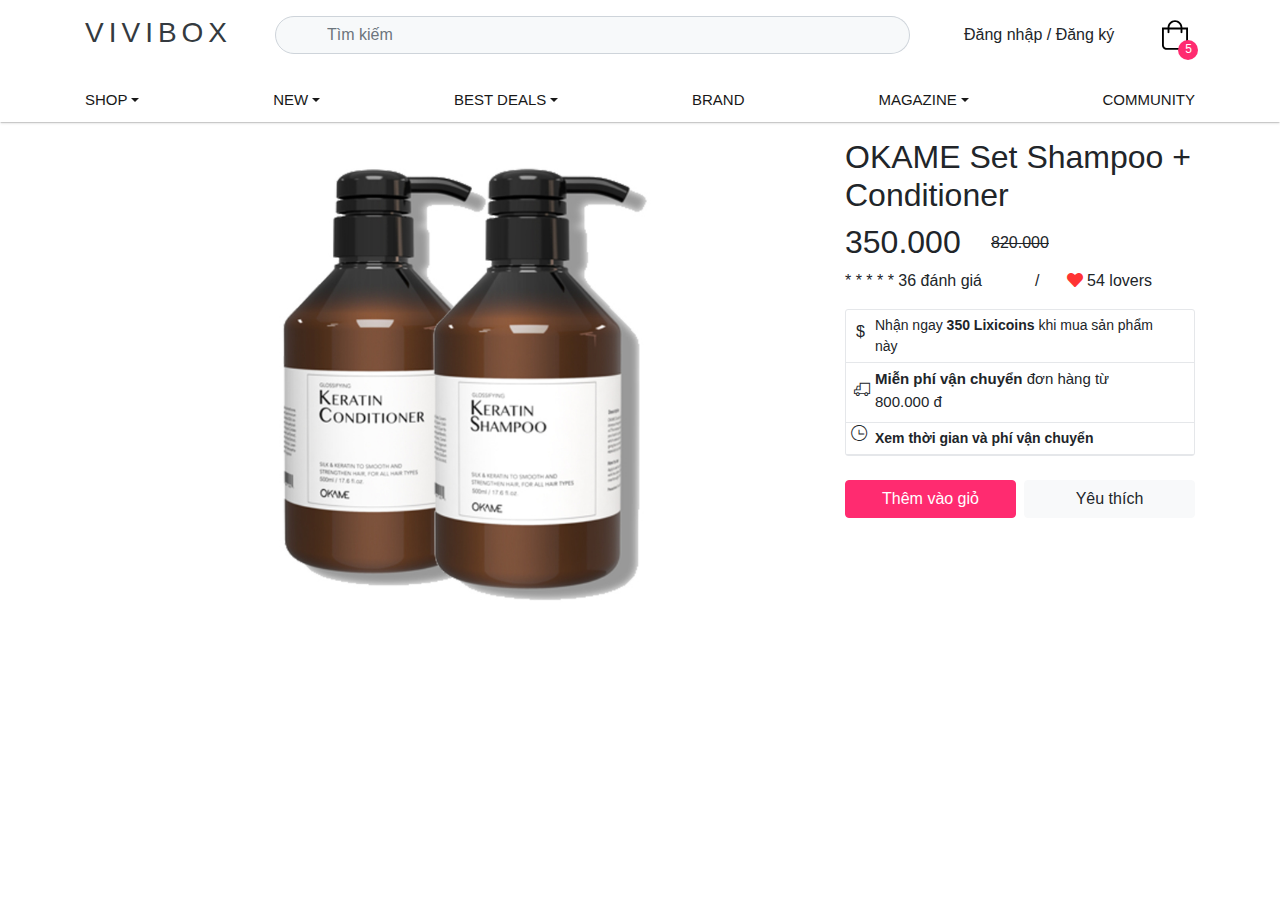
==== commit d781f498: "up" ====
--- a/pages/details.html
+++ b/pages/details.html
@@ -5,13 +5,13 @@
   <meta charset="UTF-8" />
   <meta name="viewport" content="width=device-width, initial-scale=1.0" />
   <meta http-equiv="X-UA-Compatible" content="ie=edge" />
-  <link rel="icon" href="./images/logo-mini.jpg" />
+  <link rel="shortcut icon" href="../images/favicon.ico" />
+  <link rel="stylesheet" href="../themify-icons/themify-icons.css" />
+  <link rel="stylesheet" href="https://use.fontawesome.com/releases/v5.6.3/css/all.css" />
   <title>Vivibox | Chi tiết sản phẩm</title>
   <link rel="stylesheet" href="../css/bootstrap.css" />
   <link rel="stylesheet" href="../css/style.css" />
-  <link rel="shortcut icon" href="../images/favicon.ico" />
-  <link rel="stylesheet" href="../themify-icons/themify-icons.css" />
-  <link rel="stylesheet" href="https://use.fontawesome.com/releases/v5.6.3/css/all.css" />
+
 </head>
 
 <body>
@@ -19,7 +19,7 @@
     <div class="container pt-3">
       <div class="row" style="height:38px">
         <div class="col-2">
-          <h3 class="m-0 p-0" style="letter-spacing: 5px">VIVIBOX</h3>
+          <h3 class="m-0 p-0" style="letter-spacing: 5px"><a href="../index.html" style="text-decoration: none;color: #343a40">VIVIBOX</a></h3>
         </div>
         <div class="col-7">
           <div class="input-group rounded-pill">
@@ -78,7 +78,69 @@
     </div>
   </div>
   <div class="container mt-3" id="detail">
-    
+      <div class="top-overview row">
+          <div class="col-md-8">
+            <img src="../images/1523329786.jpg" width="100%" alt="" />
+          </div>
+          <div class="col-md-4">
+            <h2>OKAME Set Shampoo + Conditioner</h2>
+            <div class="row">
+              <div class="col-4">
+                <h2>350.000</h2>
+              </div>
+              <div class="col-4">
+                <p class="text-center" style="margin: 8px; text-decoration: line-through">
+                  820.000
+                </p>
+              </div>
+            </div>
+            <div class="row">
+              <p class="col-6">* * * * * 36 đánh giá</p>
+              <p class="col-1">/</p>
+              <p class="col-5">
+                <i style="color:#ff3333" class="fas fa-heart"></i> 54 lovers
+              </p>
+            </div>
+            <div class="pay-ship" style="border-top:1px solid rgb(229, 231, 234); border-left:1px solid rgb(229, 231, 234); border-bottom: 1px solid rgb(229, 231, 234);border-right:1px solid rgb(229, 231, 234);border-radius: 3px">
+              <div style="border-bottom: 1px solid rgb(229, 231, 234);">
+                <div class="col-1" style="float:left; padding: 10px">$</div>
+                <div class="col-11" style="font-size:14px;padding:5px;">
+                  Nhận ngay
+                  <span style="font-weight:bold">350 Lixicoins </span> khi mua sản
+                  phẩm này
+                </div>
+              </div>
+      
+              <div style="border-bottom: 1px solid rgb(229, 231, 234);">
+                <div class="col-1" style="float:left; padding: 15px 20px 20px 8px">
+                  <span class="ti-truck"></span>
+                </div>
+                <div class="col-11" style="padding:5px;font-size:15px">
+                  <span style="font-weight:bold">Miễn phí vận chuyển</span> đơn hàng từ 800.000 đ
+                </div>
+                <div class="clearfix"></div>
+              </div>
+      
+              <div style="border-bottom: 1px solid rgb(229, 231, 234);">
+                <div class="col-1" style="float:left;padding: 0px 10px 0px 5px">
+                  <span class="ti-time"></span>
+                </div>
+                <div class="col-11" style="padding:5px; font-size:14px">
+                  <span style="font-weight:bold">Xem thời gian và phí vận chuyển </span>
+                </div>
+                <div class="clearfix"></div>
+              </div>
+            </div>
+            <div class="row mt-4">
+              <div class="col-6 pr-1" >
+                <button type="button" class="btn btn-danger btn-block">Thêm vào giỏ</button>
+              </div>
+              <div class="col-6 pl-1">
+                  <button type="button" class="btn btn-light btn-block ">Yêu thích</button>
+              </div>
+            </div>
+          </div>
+        </div>
   </div>
   <script src="../js/jquery-3.3.1.min.js"></script>
   <script src="../js/popper.min.js"></script>
@@ -87,7 +149,7 @@
   <script src="../data/data.js"></script>
   <script src="../js/main.js"></script>
   <script>
-    detail()
+    // detail()
   </script>
 </body>
 
--- a/css/style.css
+++ b/css/style.css
@@ -100,4 +100,12 @@
     border-color: #ff2b70;
     outline: 0;
     box-shadow: 0 0 0 ;
+}
+.btn-danger{
+    background: #ff2b70;
+    border-color: #ff2b70;
+}
+.btn-danger:hover{
+    background: #e42766;
+    border-color: #e42766;
 }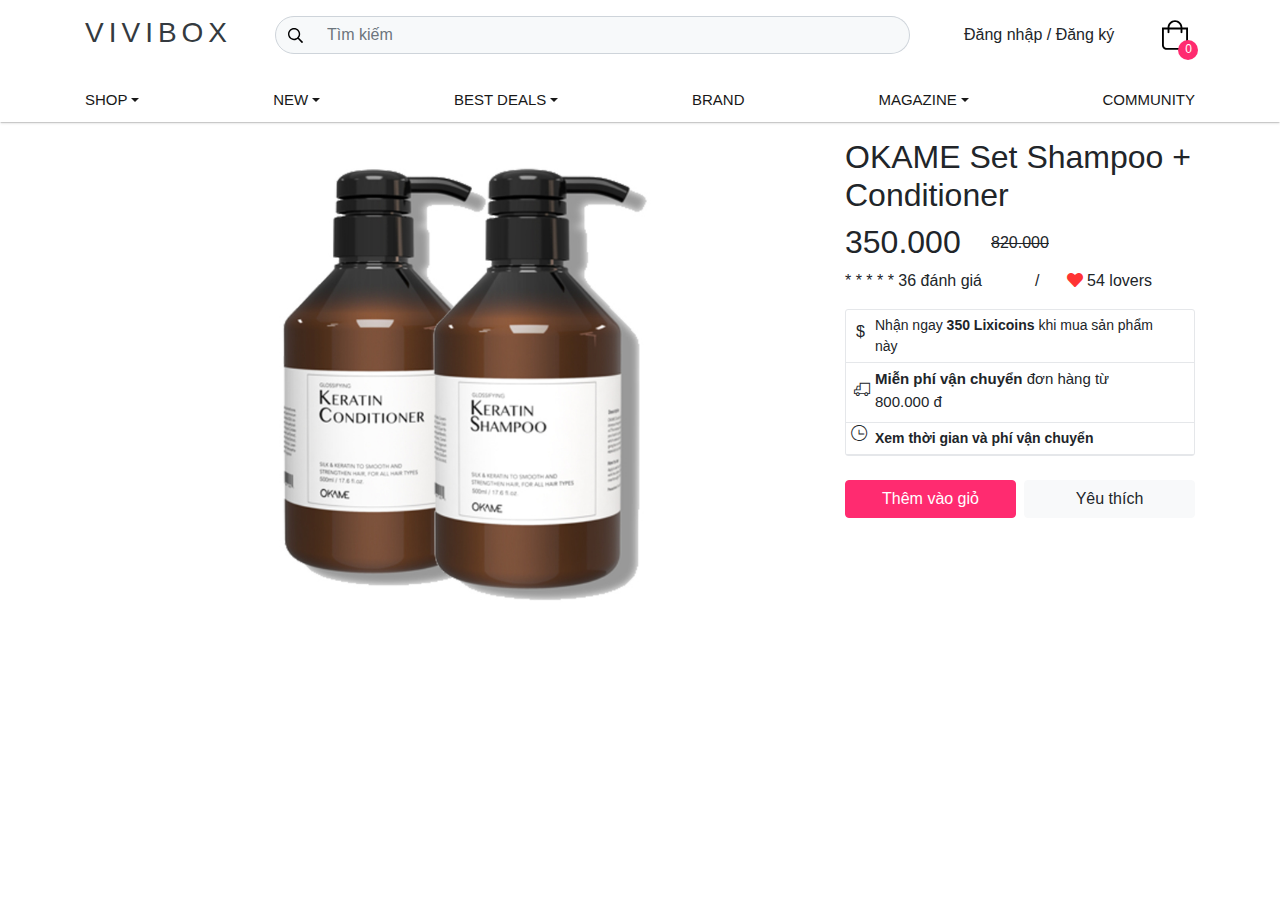
==== commit 0ac244d4: "up" ====
--- a/pages/details.html
+++ b/pages/details.html
@@ -26,7 +26,7 @@
             <div class="input-group-prepend">
               <div class="input-group-text rounded-pill" style="border-bottom-right-radius:0!important;border-top-right-radius:0!important;background: rgb(247, 249, 250)"
                 id="iconSearch">
-                <img src="./images/icon/search.svg " alt="" width="15px" />
+                <img src="../images/icon/search.svg " alt="" width="15px" />
               </div>
             </div>
             <input type="text" class="form-control rounded-pill" style="border-bottom-left-radius:0!important;border-top-left-radius:0!important;border-left:none;background: rgb(247, 249, 250);"
@@ -38,8 +38,9 @@
             <span class="align-middle sign-in" style="line-height:38px;">Đăng nhập / Đăng ký</span>
           </div>
           <div class="d-inline ml-5 position-relative">
-            <img src="../images/icon/shopping-bag.svg" alt="" width="26px" height="38px" class="position-absolute" />
-            <span class="position-absolute rounded-circle mt-4 ml-3" style="background: #ff2b70;color:white;height: 20px;width: 20px;line-height: 19px;text-indent:7px;font-size: 12px;">5</span>
+            <img src="../images/icon/shopping-bag.svg" alt="" width="26px" height="38px" class="position-absolute" data-toggle="modal" data-target="#exampleModalLong"
+            style="cursor: pointer;"/>
+            <span class="position-absolute rounded-circle mt-4 ml-3" style="background: #ff2b70;color:white;height: 20px;width: 20px;line-height: 19px;text-indent:7px;font-size: 12px;"  id="cartNumber">0</span>
           </div>
         </div>
       </div>
@@ -133,7 +134,7 @@
             </div>
             <div class="row mt-4">
               <div class="col-6 pr-1" >
-                <button type="button" class="btn btn-danger btn-block">Thêm vào giỏ</button>
+                <button type="button" class="btn btn-danger btn-block" onclick="addProduct()">Thêm vào giỏ</button>
               </div>
               <div class="col-6 pl-1">
                   <button type="button" class="btn btn-light btn-block ">Yêu thích</button>
@@ -142,6 +143,25 @@
           </div>
         </div>
   </div>
+  <div class="modal fade" id="exampleModalLong" tabindex="-1" role="dialog" aria-labelledby="exampleModalLongTitle" aria-hidden="true">
+      <div class="modal-dialog" role="document">
+        <div class="modal-content">
+          <div class="modal-header">
+            <h5 class="modal-title" id="exampleModalLongTitle">Giỏ hàng</h5>
+            <button type="button" class="close" data-dismiss="modal" aria-label="Close">
+              <span aria-hidden="true">&times;</span>
+            </button>
+          </div>
+          <div class="modal-body" id="cart-popup">
+           
+          </div>
+          <div class="modal-footer">
+            <button type="button" class="btn btn-secondary" data-dismiss="modal">Quay lại</button>
+            <button type="button" class="btn btn-danger" onclick="deleteLocal()">Thanh toán</button>
+          </div>
+        </div>
+      </div>
+    </div>
   <script src="../js/jquery-3.3.1.min.js"></script>
   <script src="../js/popper.min.js"></script>
   <script src="../js/bootstrap.js"></script>
@@ -149,7 +169,8 @@
   <script src="../data/data.js"></script>
   <script src="../js/main.js"></script>
   <script>
-    // detail()
+    detail()
+    updateCart()
   </script>
 </body>
 
--- a/css/style.css
+++ b/css/style.css
@@ -1,3 +1,6 @@
+html{
+    user-select: none;
+}
 .container-2 {
     width: 100%;
     padding-right: 15px;
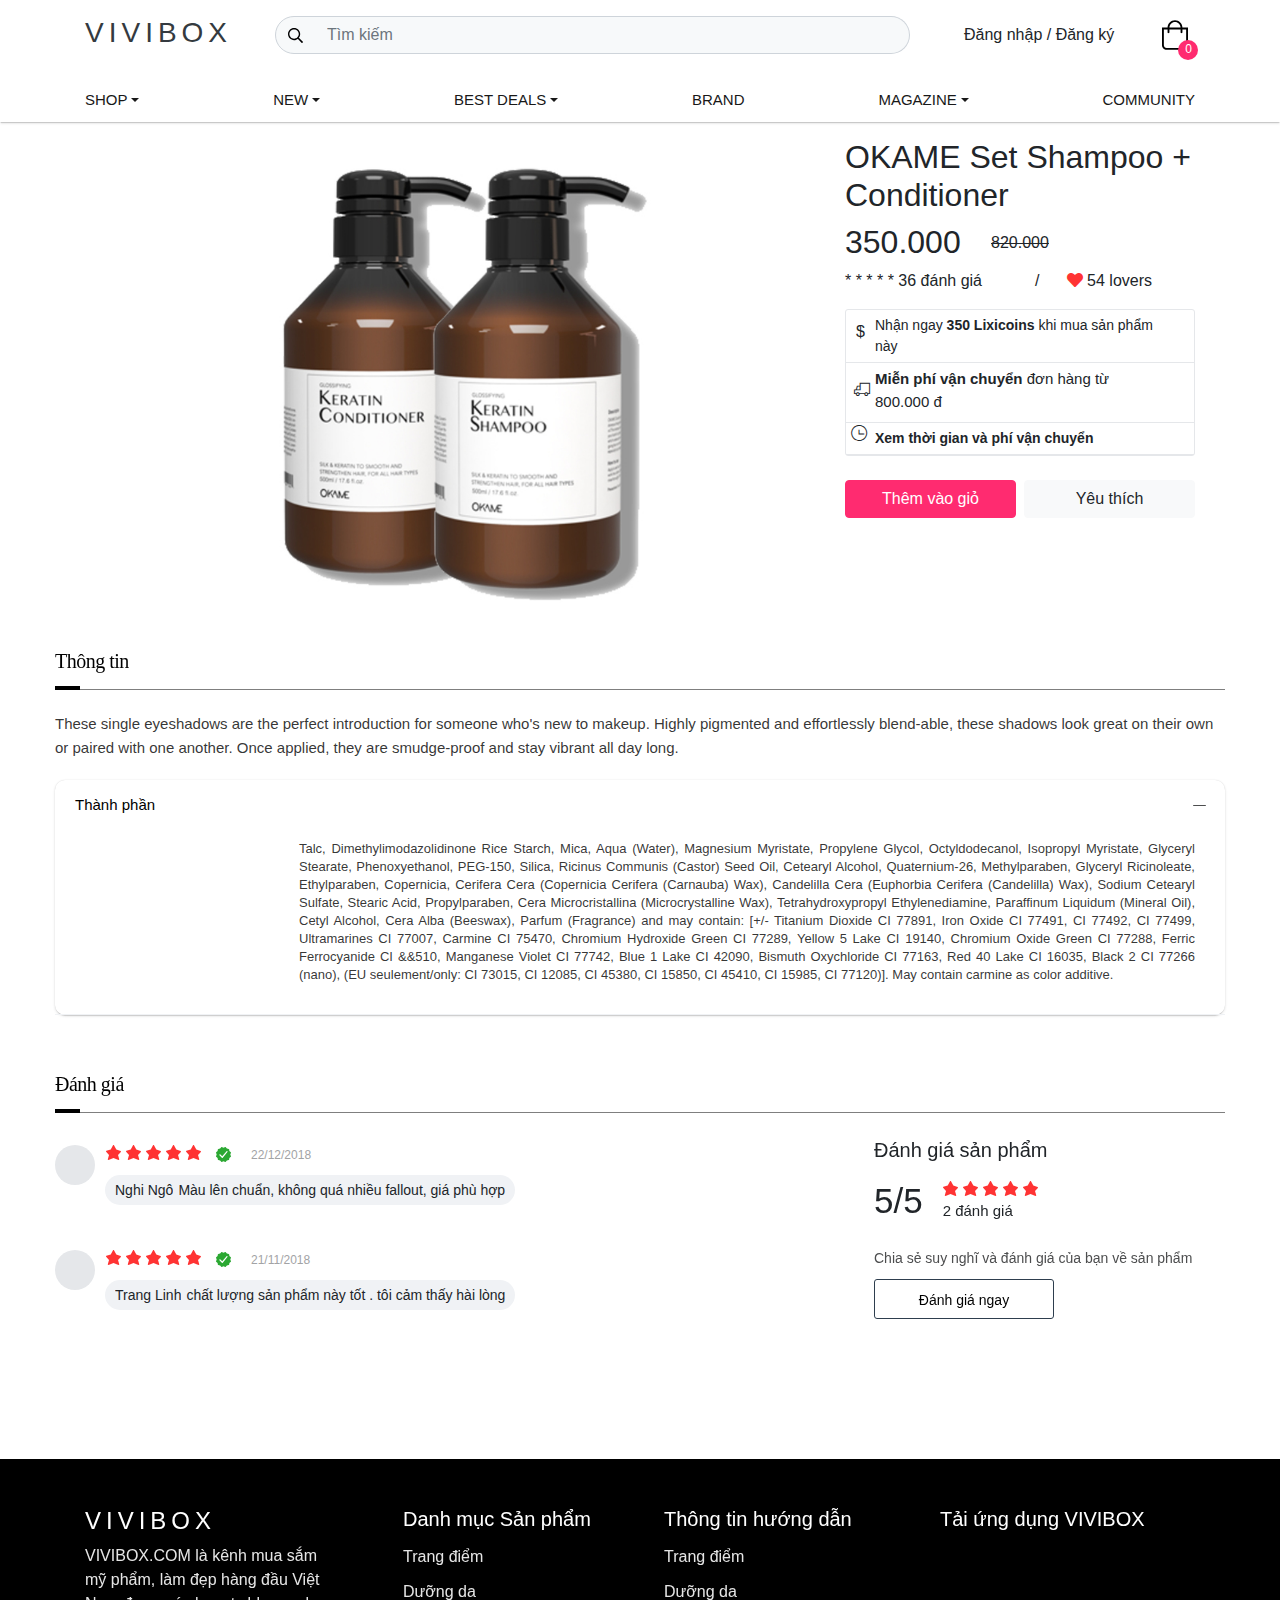
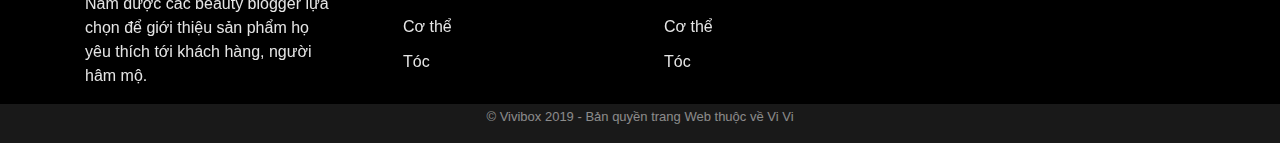
==== commit 413aaebb: "up" ====
--- a/pages/details.html
+++ b/pages/details.html
@@ -38,9 +38,10 @@
             <span class="align-middle sign-in" style="line-height:38px;">Đăng nhập / Đăng ký</span>
           </div>
           <div class="d-inline ml-5 position-relative">
-            <img src="../images/icon/shopping-bag.svg" alt="" width="26px" height="38px" class="position-absolute" data-toggle="modal" data-target="#exampleModalLong"
-            style="cursor: pointer;"/>
-            <span class="position-absolute rounded-circle mt-4 ml-3" style="background: #ff2b70;color:white;height: 20px;width: 20px;line-height: 19px;text-indent:7px;font-size: 12px;"  id="cartNumber">0</span>
+            <img src="../images/icon/shopping-bag.svg" alt="" width="26px" height="38px" class="position-absolute"
+              data-toggle="modal" data-target="#exampleModalLong" style="cursor: pointer;" />
+            <span class="position-absolute rounded-circle mt-4 ml-3" style="background: #ff2b70;color:white;height: 20px;width: 20px;line-height: 19px;text-indent:7px;font-size: 12px;"
+              id="cartNumber">0</span>
           </div>
         </div>
       </div>
@@ -79,89 +80,410 @@
     </div>
   </div>
   <div class="container mt-3" id="detail">
-      <div class="top-overview row">
-          <div class="col-md-8">
-            <img src="../images/1523329786.jpg" width="100%" alt="" />
-          </div>
-          <div class="col-md-4">
-            <h2>OKAME Set Shampoo + Conditioner</h2>
-            <div class="row">
-              <div class="col-4">
-                <h2>350.000</h2>
-              </div>
-              <div class="col-4">
-                <p class="text-center" style="margin: 8px; text-decoration: line-through">
-                  820.000
-                </p>
-              </div>
-            </div>
-            <div class="row">
-              <p class="col-6">* * * * * 36 đánh giá</p>
-              <p class="col-1">/</p>
-              <p class="col-5">
-                <i style="color:#ff3333" class="fas fa-heart"></i> 54 lovers
-              </p>
-            </div>
-            <div class="pay-ship" style="border-top:1px solid rgb(229, 231, 234); border-left:1px solid rgb(229, 231, 234); border-bottom: 1px solid rgb(229, 231, 234);border-right:1px solid rgb(229, 231, 234);border-radius: 3px">
-              <div style="border-bottom: 1px solid rgb(229, 231, 234);">
-                <div class="col-1" style="float:left; padding: 10px">$</div>
-                <div class="col-11" style="font-size:14px;padding:5px;">
-                  Nhận ngay
-                  <span style="font-weight:bold">350 Lixicoins </span> khi mua sản
-                  phẩm này
+    <div class="top-overview row">
+      <div class="col-md-8">
+        <img src="../images/1523329786.jpg" width="100%" alt="" />
+      </div>
+      <div class="col-md-4">
+        <h2>OKAME Set Shampoo + Conditioner</h2>
+        <div class="row">
+          <div class="col-4">
+            <h2>350.000</h2>
+          </div>
+          <div class="col-4">
+            <p class="text-center" style="margin: 8px; text-decoration: line-through">
+              820.000
+            </p>
+          </div>
+        </div>
+        <div class="row">
+          <p class="col-6">* * * * * 36 đánh giá</p>
+          <p class="col-1">/</p>
+          <p class="col-5">
+            <i style="color:#ff3333" class="fas fa-heart"></i> 54 lovers
+          </p>
+        </div>
+        <div class="pay-ship" style="border-top:1px solid rgb(229, 231, 234); border-left:1px solid rgb(229, 231, 234); border-bottom: 1px solid rgb(229, 231, 234);border-right:1px solid rgb(229, 231, 234);border-radius: 3px">
+          <div style="border-bottom: 1px solid rgb(229, 231, 234);">
+            <div class="col-1" style="float:left; padding: 10px">$</div>
+            <div class="col-11" style="font-size:14px;padding:5px;">
+              Nhận ngay
+              <span style="font-weight:bold">350 Lixicoins </span> khi mua sản
+              phẩm này
+            </div>
+          </div>
+
+          <div style="border-bottom: 1px solid rgb(229, 231, 234);">
+            <div class="col-1" style="float:left; padding: 15px 20px 20px 8px">
+              <span class="ti-truck"></span>
+            </div>
+            <div class="col-11" style="padding:5px;font-size:15px">
+              <span style="font-weight:bold">Miễn phí vận chuyển</span> đơn hàng từ 800.000 đ
+            </div>
+            <div class="clearfix"></div>
+          </div>
+
+          <div style="border-bottom: 1px solid rgb(229, 231, 234);">
+            <div class="col-1" style="float:left;padding: 0px 10px 0px 5px">
+              <span class="ti-time"></span>
+            </div>
+            <div class="col-11" style="padding:5px; font-size:14px">
+              <span style="font-weight:bold">Xem thời gian và phí vận chuyển </span>
+            </div>
+            <div class="clearfix"></div>
+          </div>
+        </div>
+        <div class="row mt-4">
+          <div class="col-6 pr-1">
+            <button type="button" class="btn btn-danger btn-block" onclick="addProduct()">Thêm vào giỏ</button>
+          </div>
+          <div class="col-6 pl-1">
+            <button type="button" class="btn btn-light btn-block ">Yêu thích</button>
+          </div>
+        </div>
+      </div>
+    </div>
+
+  </div>
+  <div class="rmq-66c30cbc" data-radium="true" style="display: block; width: 100%; max-width: 1170px; margin: 0px auto; padding: 0px;">
+    <div id="product-info-product-detail" data-radium="true" style="width: 100%;">
+      <div class="sticky" data-radium="true" style="height: 60px; font-size: 20px; letter-spacing: -0.5px; line-height: 60px; font-family: trirong-regular, serif; color: rgb(0, 0, 0); max-width: 100%; overflow: hidden; text-overflow: ellipsis; white-space: nowrap; top: -1px; background: rgba(255, 255, 255, 0.8); z-index: 90; position: relative;">Thông
+        tin<span data-radium="true" style="display: block; position: absolute; height: 4px; width: 25px; background: rgb(0, 0, 0); bottom: 1px;"></span><span
+          data-radium="true" style="display: block; position: absolute; height: 1px; width: 100%; background: rgba(0, 0, 0, 0.5); bottom: 1px;"></span></div>
+      <div data-radium="true" style="padding-top: 20px; padding-bottom: 20px;">
+        <div class="user-select-all" data-radium="true">
+          <div data-radium="true" style="margin-bottom: 20px;">
+            <div data-radium="true" style="margin-bottom: 20px;">
+              <div data-radium="true" style="font-size: 15px; line-height: 21px; overflow: hidden; color: rgba(0, 0, 0, 0.8); text-align: justify; margin-bottom: 20px; display: inline;">These
+                single eyeshadows are the perfect introduction for someone who's new to makeup. Highly pigmented and
+                effortlessly blend-able, these shadows look great on their own or paired with one another. Once
+                applied, they are smudge-proof and stay vibrant all day long.<br></div>
+            </div>
+            <div data-radium="true" style="border-radius: 10px; box-shadow: rgba(0, 0, 0, 0.12) 0px 1px 3px 0px, rgba(0, 0, 0, 0.14) 0px 0px 1px 0px, rgba(0, 0, 0, 0.12) 0px 2px 1px -1px;">
+              <div data-radium="true">
+                <div data-radium="true" style="display: flex; align-items: center; justify-content: space-between;">
+                  <div data-radium="true" style="font-size: 15px; font-family: avenir-next-demi-bold, arial; color: rgb(0, 0, 0); padding-left: 20px;">Thành
+                    phần</div>
+                  <div class="" data-radium="true" style="display: flex; align-items: center; justify-content: center; width: 50px; height: 50px; margin: 0px; color: rgb(77, 78, 79); transition: all 0.3s ease-out 0s; transform: rotate(180deg);"><svg
+                      viewBox="0 0 100 8" data-radium="true" style="width: 13px;">
+                      <g stroke="none" stroke-width="1" fill="none" fill-rule="evenodd">
+                        <g transform="translate(-645.000000, -1553.000000)" fill="#4D4E4F">
+                          <rect id="Rectangle-4" x="645" y="1553" width="100" height="8" rx="4"></rect>
+                        </g>
+                      </g>
+                    </svg></div>
+                </div>
+                <div data-radium="true" style="height: 100%; opacity: 1; visibility: visible; transition: all 0.3s ease-out 0s; display: block;">
+                  <div data-radium="true" style="padding-top: 10px; transition: all 0.3s ease-out 0s; border-bottom: 1px solid rgb(240, 242, 245); padding-bottom: 10px;">
+                    <div data-radium="true" style="display: flex; margin-bottom: 20px;"><a class="active" aria-current="true"
+                        href="/shop/lustre-pro-pressed-shadow-victoria-sienna" style="width: 20%; margin-right: 10px;">
+                        <div data-radium="true" style="padding-top: 50%; width: 100%; background-image: url(&quot;https://upload.lixibox.com/system/pictures/files/000/032/086/medium/1525970211.jpg&quot;); background-position: center center; background-repeat: no-repeat; background-size: contain;"></div>
+                      </a>
+                      <div data-radium="true" style="flex: 10 1 0%;">
+                        <div data-radium="true" style="text-align: justify; font-size: 13px; line-height: 18px; color: rgba(0, 0, 0, 0.8); padding-right: 30px;">Talc,
+                          Dimethylimodazolidinone Rice Starch, Mica, Aqua (Water), Magnesium Myristate, Propylene
+                          Glycol, Octyldodecanol, Isopropyl Myristate, Glyceryl Stearate, Phenoxyethanol, PEG-150,
+                          Silica, Ricinus Communis (Castor) Seed Oil, Cetearyl Alcohol, Quaternium-26, Methylparaben,
+                          Glyceryl Ricinoleate, Ethylparaben, Copernicia, Cerifera Cera (Copernicia Cerifera (Carnauba)
+                          Wax), Candelilla Cera (Euphorbia Cerifera (Candelilla) Wax), Sodium Cetearyl Sulfate, Stearic
+                          Acid, Propylparaben, Cera Microcristallina (Microcrystalline Wax), Tetrahydroxypropyl
+                          Ethylenediamine, Paraffinum Liquidum (Mineral Oil), Cetyl Alcohol, Cera Alba (Beeswax),
+                          Parfum (Fragrance) and may contain: [+/- Titanium Dioxide CI 77891, Iron Oxide CI 77491, CI
+                          77492, CI 77499, Ultramarines CI 77007, Carmine CI 75470, Chromium Hydroxide Green CI 77289,
+                          Yellow 5 Lake CI 19140, Chromium Oxide Green CI 77288, Ferric Ferrocyanide CI &amp;&amp;510,
+                          Manganese Violet CI 77742, Blue 1 Lake CI 42090, Bismuth Oxychloride CI 77163, Red 40 Lake CI
+                          16035, Black 2 CI 77266 (nano), (EU seulement/only: CI 73015, CI 12085, CI 45380, CI 15850,
+                          CI 45410, CI 15985, CI 77120)]. May contain carmine as color additive. </div>
+                      </div>
+                    </div>
+                  </div>
                 </div>
               </div>
-      
-              <div style="border-bottom: 1px solid rgb(229, 231, 234);">
-                <div class="col-1" style="float:left; padding: 15px 20px 20px 8px">
-                  <span class="ti-truck"></span>
+            </div>
+          </div>
+          <style>#product-info-tab-gradient{background: linear-gradient(to bottom,rgba(255,255,255,0) 0,#fff 70%);background:-moz-linear-gradient(to bottom,rgba(255,255,255,0) 0,#fff 70%);background:-webkit-linear-gradient(to bottom,rgba(255,255,255,0) 0,#fff 70%);}</style>
+        </div>
+      </div>
+    </div>
+  </div>
+  <div class="rmq-66c30cbc" data-radium="true" style="display: block; width: 100%; max-width: 1170px; margin: 0px auto; padding: 0px;">
+    <div id="feedback-product-detail" data-radium="true" style="width: 100%;">
+      <div class="sticky" data-radium="true" style="height: 60px; font-size: 20px; letter-spacing: -0.5px; line-height: 60px; font-family: trirong-regular, serif; color: rgb(0, 0, 0); max-width: 100%; overflow: hidden; text-overflow: ellipsis; white-space: nowrap; top: -1px; background: rgba(255, 255, 255, 0.8); z-index: 90; position: relative;">Đánh
+        giá<span data-radium="true" style="display: block; position: absolute; height: 4px; width: 25px; background: rgb(0, 0, 0); bottom: 1px;"></span><span
+          data-radium="true" style="display: block; position: absolute; height: 1px; width: 100%; background: rgba(0, 0, 0, 0.5); bottom: 1px;"></span></div>
+      <div data-radium="true" style="padding-top: 20px; padding-bottom: 20px;">
+        <div data-radium="true">
+          <div data-radium="true" style="min-height: 280px;">
+            <div data-radium="true" style="position: sticky; top: 90px; display: flex; justify-content: flex-end;">
+              <div data-radium="true" style="width: 30%;">
+                <div data-radium="true" style="font-size: 20px; font-family: avenir-next-demi-bold, arial; margin-bottom: 10px;">Đánh
+                  giá sản phẩm</div>
+                <div data-radium="true" style="display: flex; align-items: center; margin-bottom: 20px;">
+                  <div data-radium="true" style="font-size: 35px; font-family: avenir-next-demi-bold, arial;">5/5</div>
+                  <div data-radium="true" style="display: flex; flex-direction: column; margin-left: 20px;">
+                    <rating-star data-radium="true" style="display: flex; justify-content: flex-start; margin-left: -2px; height: 20px; margin-right: 10px;">
+                      <div class="" data-radium="true" style="display: flex; align-items: center; justify-content: center; width: 16px; height: 16px; margin: 0px 2px; color: rgb(255, 51, 51);"><svg
+                          viewBox="0 0 100 100" data-radium="true" style="width: 15px;">
+                          <g stroke="none" stroke-width="1" fill="none" fill-rule="evenodd">
+                            <g transform="translate(-813.000000, -1086.000000)" fill="#FF3333">
+                              <path d="M912.915494,1128.68363 C912.658098,1127.47885 911.714311,1126.53223 910.598927,1126.10196 L881.684739,1116.37766 L866.240958,1087.89323 C865.640367,1086.68845 864.353385,1086 863.066403,1086 C861.779422,1086 860.49244,1086.68845 859.891848,1087.89323 L844.533867,1116.29161 L815.533879,1125.06929 C814.332696,1125.41351 813.38891,1126.36012 813.131514,1127.5649 C812.788318,1128.76968 813.131514,1130.06052 813.989501,1131.00713 L833.03683,1151.91866 L825.143343,1181.43577 C824.800148,1182.7266 825.229141,1184.18955 826.258727,1185.05011 C827.288312,1185.99672 828.746891,1186.25489 829.948074,1185.73855 L863.066403,1172.48598 L896.184732,1185.73855 C896.613726,1185.91067 897.04272,1185.99672 897.557513,1185.99672 C898.415501,1185.99672 899.273488,1185.6525 899.959879,1185.05011 C900.989464,1184.1035 901.418458,1182.7266 901.075263,1181.43577 L893.181775,1151.91866 L912.057507,1132.0398 C912.829696,1131.09319 913.172891,1129.88841 912.915494,1128.68363 L912.915494,1128.68363 Z"></path>
+                            </g>
+                          </g>
+                        </svg></div>
+                      <div class="" data-radium="true" style="display: flex; align-items: center; justify-content: center; width: 16px; height: 16px; margin: 0px 2px; color: rgb(255, 51, 51);"><svg
+                          viewBox="0 0 100 100" data-radium="true" style="width: 15px;">
+                          <g stroke="none" stroke-width="1" fill="none" fill-rule="evenodd">
+                            <g transform="translate(-813.000000, -1086.000000)" fill="#FF3333">
+                              <path d="M912.915494,1128.68363 C912.658098,1127.47885 911.714311,1126.53223 910.598927,1126.10196 L881.684739,1116.37766 L866.240958,1087.89323 C865.640367,1086.68845 864.353385,1086 863.066403,1086 C861.779422,1086 860.49244,1086.68845 859.891848,1087.89323 L844.533867,1116.29161 L815.533879,1125.06929 C814.332696,1125.41351 813.38891,1126.36012 813.131514,1127.5649 C812.788318,1128.76968 813.131514,1130.06052 813.989501,1131.00713 L833.03683,1151.91866 L825.143343,1181.43577 C824.800148,1182.7266 825.229141,1184.18955 826.258727,1185.05011 C827.288312,1185.99672 828.746891,1186.25489 829.948074,1185.73855 L863.066403,1172.48598 L896.184732,1185.73855 C896.613726,1185.91067 897.04272,1185.99672 897.557513,1185.99672 C898.415501,1185.99672 899.273488,1185.6525 899.959879,1185.05011 C900.989464,1184.1035 901.418458,1182.7266 901.075263,1181.43577 L893.181775,1151.91866 L912.057507,1132.0398 C912.829696,1131.09319 913.172891,1129.88841 912.915494,1128.68363 L912.915494,1128.68363 Z"></path>
+                            </g>
+                          </g>
+                        </svg></div>
+                      <div class="" data-radium="true" style="display: flex; align-items: center; justify-content: center; width: 16px; height: 16px; margin: 0px 2px; color: rgb(255, 51, 51);"><svg
+                          viewBox="0 0 100 100" data-radium="true" style="width: 15px;">
+                          <g stroke="none" stroke-width="1" fill="none" fill-rule="evenodd">
+                            <g transform="translate(-813.000000, -1086.000000)" fill="#FF3333">
+                              <path d="M912.915494,1128.68363 C912.658098,1127.47885 911.714311,1126.53223 910.598927,1126.10196 L881.684739,1116.37766 L866.240958,1087.89323 C865.640367,1086.68845 864.353385,1086 863.066403,1086 C861.779422,1086 860.49244,1086.68845 859.891848,1087.89323 L844.533867,1116.29161 L815.533879,1125.06929 C814.332696,1125.41351 813.38891,1126.36012 813.131514,1127.5649 C812.788318,1128.76968 813.131514,1130.06052 813.989501,1131.00713 L833.03683,1151.91866 L825.143343,1181.43577 C824.800148,1182.7266 825.229141,1184.18955 826.258727,1185.05011 C827.288312,1185.99672 828.746891,1186.25489 829.948074,1185.73855 L863.066403,1172.48598 L896.184732,1185.73855 C896.613726,1185.91067 897.04272,1185.99672 897.557513,1185.99672 C898.415501,1185.99672 899.273488,1185.6525 899.959879,1185.05011 C900.989464,1184.1035 901.418458,1182.7266 901.075263,1181.43577 L893.181775,1151.91866 L912.057507,1132.0398 C912.829696,1131.09319 913.172891,1129.88841 912.915494,1128.68363 L912.915494,1128.68363 Z"></path>
+                            </g>
+                          </g>
+                        </svg></div>
+                      <div class="" data-radium="true" style="display: flex; align-items: center; justify-content: center; width: 16px; height: 16px; margin: 0px 2px; color: rgb(255, 51, 51);"><svg
+                          viewBox="0 0 100 100" data-radium="true" style="width: 15px;">
+                          <g stroke="none" stroke-width="1" fill="none" fill-rule="evenodd">
+                            <g transform="translate(-813.000000, -1086.000000)" fill="#FF3333">
+                              <path d="M912.915494,1128.68363 C912.658098,1127.47885 911.714311,1126.53223 910.598927,1126.10196 L881.684739,1116.37766 L866.240958,1087.89323 C865.640367,1086.68845 864.353385,1086 863.066403,1086 C861.779422,1086 860.49244,1086.68845 859.891848,1087.89323 L844.533867,1116.29161 L815.533879,1125.06929 C814.332696,1125.41351 813.38891,1126.36012 813.131514,1127.5649 C812.788318,1128.76968 813.131514,1130.06052 813.989501,1131.00713 L833.03683,1151.91866 L825.143343,1181.43577 C824.800148,1182.7266 825.229141,1184.18955 826.258727,1185.05011 C827.288312,1185.99672 828.746891,1186.25489 829.948074,1185.73855 L863.066403,1172.48598 L896.184732,1185.73855 C896.613726,1185.91067 897.04272,1185.99672 897.557513,1185.99672 C898.415501,1185.99672 899.273488,1185.6525 899.959879,1185.05011 C900.989464,1184.1035 901.418458,1182.7266 901.075263,1181.43577 L893.181775,1151.91866 L912.057507,1132.0398 C912.829696,1131.09319 913.172891,1129.88841 912.915494,1128.68363 L912.915494,1128.68363 Z"></path>
+                            </g>
+                          </g>
+                        </svg></div>
+                      <div class="" data-radium="true" style="display: flex; align-items: center; justify-content: center; width: 16px; height: 16px; margin: 0px 2px; color: rgb(255, 51, 51);"><svg
+                          viewBox="0 0 100 100" data-radium="true" style="width: 15px;">
+                          <g stroke="none" stroke-width="1" fill="none" fill-rule="evenodd">
+                            <g transform="translate(-813.000000, -1086.000000)" fill="#FF3333">
+                              <path d="M912.915494,1128.68363 C912.658098,1127.47885 911.714311,1126.53223 910.598927,1126.10196 L881.684739,1116.37766 L866.240958,1087.89323 C865.640367,1086.68845 864.353385,1086 863.066403,1086 C861.779422,1086 860.49244,1086.68845 859.891848,1087.89323 L844.533867,1116.29161 L815.533879,1125.06929 C814.332696,1125.41351 813.38891,1126.36012 813.131514,1127.5649 C812.788318,1128.76968 813.131514,1130.06052 813.989501,1131.00713 L833.03683,1151.91866 L825.143343,1181.43577 C824.800148,1182.7266 825.229141,1184.18955 826.258727,1185.05011 C827.288312,1185.99672 828.746891,1186.25489 829.948074,1185.73855 L863.066403,1172.48598 L896.184732,1185.73855 C896.613726,1185.91067 897.04272,1185.99672 897.557513,1185.99672 C898.415501,1185.99672 899.273488,1185.6525 899.959879,1185.05011 C900.989464,1184.1035 901.418458,1182.7266 901.075263,1181.43577 L893.181775,1151.91866 L912.057507,1132.0398 C912.829696,1131.09319 913.172891,1129.88841 912.915494,1128.68363 L912.915494,1128.68363 Z"></path>
+                            </g>
+                          </g>
+                        </svg></div>
+                    </rating-star><span data-radium="true" style="font-size: 15px;">2 đánh giá</span>
+                  </div>
                 </div>
-                <div class="col-11" style="padding:5px;font-size:15px">
-                  <span style="font-weight:bold">Miễn phí vận chuyển</span> đơn hàng từ 800.000 đ
+                <div data-radium="true" style="display: flex; justify-content: space-between; flex-direction: column;">
+                  <div data-radium="true" style="font-size: 14px; color: rgb(77, 78, 79); margin-bottom: 10px;">Chia sẻ
+                    suy nghĩ và đánh giá của bạn về sản phẩm</div>
+                  <div data-radium="true" style="width: 100%; text-align: center;">
+                    <div data-radium="true" style="display: block; color: rgb(0, 0, 0); width: 180px; height: 40px; line-height: 40px; padding-left: 20px; padding-right: 20px; border-radius: 3px; border: 1px solid rgb(46, 62, 78); font-size: 14px; cursor: pointer;">Đánh
+                      giá ngay</div>
+                  </div>
                 </div>
-                <div class="clearfix"></div>
               </div>
-      
-              <div style="border-bottom: 1px solid rgb(229, 231, 234);">
-                <div class="col-1" style="float:left;padding: 0px 10px 0px 5px">
-                  <span class="ti-time"></span>
+            </div>
+            <div data-radium="true" style="width: 70%; padding-right: 30px; margin-top: -189px;">
+              <div data-radium="true" style="padding-top: 15px; padding-bottom: 15px;">
+                <div data-radium="true" style="display: flex; justify-content: flex-start; margin-bottom: 15px;">
+                  <div data-radium="true" style="background-image: url(&quot;https://upload.lixibox.com/system/users/avatars/000/051/723/medium/avatar-1478410421.8216.jpg%22&quot;); width: 40px; min-width: 40px; height: 40px; border-radius: 25px; margin-right: 10px; background-position: center center; background-size: cover; background-color: rgb(229, 231, 234);"></div>
+                  <div data-radium="true" style="flex: 10 1 0%; display: inline-block; flex-direction: column; overflow: hidden; text-overflow: ellipsis; justify-content: center;">
+                    <div data-radium="true" style="margin-bottom: 10px; display: flex; flex-wrap: wrap;">
+                      <rating-star data-radium="true" style="display: flex; justify-content: flex-start; margin-left: -2px; height: 20px; margin-right: 10px;">
+                        <div class="" data-radium="true" style="display: flex; align-items: center; justify-content: center; width: 16px; height: 16px; margin: 0px 2px; color: rgb(255, 51, 51);"><svg
+                            viewBox="0 0 100 100" data-radium="true" style="width: 15px;">
+                            <g stroke="none" stroke-width="1" fill="none" fill-rule="evenodd">
+                              <g transform="translate(-813.000000, -1086.000000)" fill="#FF3333">
+                                <path d="M912.915494,1128.68363 C912.658098,1127.47885 911.714311,1126.53223 910.598927,1126.10196 L881.684739,1116.37766 L866.240958,1087.89323 C865.640367,1086.68845 864.353385,1086 863.066403,1086 C861.779422,1086 860.49244,1086.68845 859.891848,1087.89323 L844.533867,1116.29161 L815.533879,1125.06929 C814.332696,1125.41351 813.38891,1126.36012 813.131514,1127.5649 C812.788318,1128.76968 813.131514,1130.06052 813.989501,1131.00713 L833.03683,1151.91866 L825.143343,1181.43577 C824.800148,1182.7266 825.229141,1184.18955 826.258727,1185.05011 C827.288312,1185.99672 828.746891,1186.25489 829.948074,1185.73855 L863.066403,1172.48598 L896.184732,1185.73855 C896.613726,1185.91067 897.04272,1185.99672 897.557513,1185.99672 C898.415501,1185.99672 899.273488,1185.6525 899.959879,1185.05011 C900.989464,1184.1035 901.418458,1182.7266 901.075263,1181.43577 L893.181775,1151.91866 L912.057507,1132.0398 C912.829696,1131.09319 913.172891,1129.88841 912.915494,1128.68363 L912.915494,1128.68363 Z"></path>
+                              </g>
+                            </g>
+                          </svg></div>
+                        <div class="" data-radium="true" style="display: flex; align-items: center; justify-content: center; width: 16px; height: 16px; margin: 0px 2px; color: rgb(255, 51, 51);"><svg
+                            viewBox="0 0 100 100" data-radium="true" style="width: 15px;">
+                            <g stroke="none" stroke-width="1" fill="none" fill-rule="evenodd">
+                              <g transform="translate(-813.000000, -1086.000000)" fill="#FF3333">
+                                <path d="M912.915494,1128.68363 C912.658098,1127.47885 911.714311,1126.53223 910.598927,1126.10196 L881.684739,1116.37766 L866.240958,1087.89323 C865.640367,1086.68845 864.353385,1086 863.066403,1086 C861.779422,1086 860.49244,1086.68845 859.891848,1087.89323 L844.533867,1116.29161 L815.533879,1125.06929 C814.332696,1125.41351 813.38891,1126.36012 813.131514,1127.5649 C812.788318,1128.76968 813.131514,1130.06052 813.989501,1131.00713 L833.03683,1151.91866 L825.143343,1181.43577 C824.800148,1182.7266 825.229141,1184.18955 826.258727,1185.05011 C827.288312,1185.99672 828.746891,1186.25489 829.948074,1185.73855 L863.066403,1172.48598 L896.184732,1185.73855 C896.613726,1185.91067 897.04272,1185.99672 897.557513,1185.99672 C898.415501,1185.99672 899.273488,1185.6525 899.959879,1185.05011 C900.989464,1184.1035 901.418458,1182.7266 901.075263,1181.43577 L893.181775,1151.91866 L912.057507,1132.0398 C912.829696,1131.09319 913.172891,1129.88841 912.915494,1128.68363 L912.915494,1128.68363 Z"></path>
+                              </g>
+                            </g>
+                          </svg></div>
+                        <div class="" data-radium="true" style="display: flex; align-items: center; justify-content: center; width: 16px; height: 16px; margin: 0px 2px; color: rgb(255, 51, 51);"><svg
+                            viewBox="0 0 100 100" data-radium="true" style="width: 15px;">
+                            <g stroke="none" stroke-width="1" fill="none" fill-rule="evenodd">
+                              <g transform="translate(-813.000000, -1086.000000)" fill="#FF3333">
+                                <path d="M912.915494,1128.68363 C912.658098,1127.47885 911.714311,1126.53223 910.598927,1126.10196 L881.684739,1116.37766 L866.240958,1087.89323 C865.640367,1086.68845 864.353385,1086 863.066403,1086 C861.779422,1086 860.49244,1086.68845 859.891848,1087.89323 L844.533867,1116.29161 L815.533879,1125.06929 C814.332696,1125.41351 813.38891,1126.36012 813.131514,1127.5649 C812.788318,1128.76968 813.131514,1130.06052 813.989501,1131.00713 L833.03683,1151.91866 L825.143343,1181.43577 C824.800148,1182.7266 825.229141,1184.18955 826.258727,1185.05011 C827.288312,1185.99672 828.746891,1186.25489 829.948074,1185.73855 L863.066403,1172.48598 L896.184732,1185.73855 C896.613726,1185.91067 897.04272,1185.99672 897.557513,1185.99672 C898.415501,1185.99672 899.273488,1185.6525 899.959879,1185.05011 C900.989464,1184.1035 901.418458,1182.7266 901.075263,1181.43577 L893.181775,1151.91866 L912.057507,1132.0398 C912.829696,1131.09319 913.172891,1129.88841 912.915494,1128.68363 L912.915494,1128.68363 Z"></path>
+                              </g>
+                            </g>
+                          </svg></div>
+                        <div class="" data-radium="true" style="display: flex; align-items: center; justify-content: center; width: 16px; height: 16px; margin: 0px 2px; color: rgb(255, 51, 51);"><svg
+                            viewBox="0 0 100 100" data-radium="true" style="width: 15px;">
+                            <g stroke="none" stroke-width="1" fill="none" fill-rule="evenodd">
+                              <g transform="translate(-813.000000, -1086.000000)" fill="#FF3333">
+                                <path d="M912.915494,1128.68363 C912.658098,1127.47885 911.714311,1126.53223 910.598927,1126.10196 L881.684739,1116.37766 L866.240958,1087.89323 C865.640367,1086.68845 864.353385,1086 863.066403,1086 C861.779422,1086 860.49244,1086.68845 859.891848,1087.89323 L844.533867,1116.29161 L815.533879,1125.06929 C814.332696,1125.41351 813.38891,1126.36012 813.131514,1127.5649 C812.788318,1128.76968 813.131514,1130.06052 813.989501,1131.00713 L833.03683,1151.91866 L825.143343,1181.43577 C824.800148,1182.7266 825.229141,1184.18955 826.258727,1185.05011 C827.288312,1185.99672 828.746891,1186.25489 829.948074,1185.73855 L863.066403,1172.48598 L896.184732,1185.73855 C896.613726,1185.91067 897.04272,1185.99672 897.557513,1185.99672 C898.415501,1185.99672 899.273488,1185.6525 899.959879,1185.05011 C900.989464,1184.1035 901.418458,1182.7266 901.075263,1181.43577 L893.181775,1151.91866 L912.057507,1132.0398 C912.829696,1131.09319 913.172891,1129.88841 912.915494,1128.68363 L912.915494,1128.68363 Z"></path>
+                              </g>
+                            </g>
+                          </svg></div>
+                        <div class="" data-radium="true" style="display: flex; align-items: center; justify-content: center; width: 16px; height: 16px; margin: 0px 2px; color: rgb(255, 51, 51);"><svg
+                            viewBox="0 0 100 100" data-radium="true" style="width: 15px;">
+                            <g stroke="none" stroke-width="1" fill="none" fill-rule="evenodd">
+                              <g transform="translate(-813.000000, -1086.000000)" fill="#FF3333">
+                                <path d="M912.915494,1128.68363 C912.658098,1127.47885 911.714311,1126.53223 910.598927,1126.10196 L881.684739,1116.37766 L866.240958,1087.89323 C865.640367,1086.68845 864.353385,1086 863.066403,1086 C861.779422,1086 860.49244,1086.68845 859.891848,1087.89323 L844.533867,1116.29161 L815.533879,1125.06929 C814.332696,1125.41351 813.38891,1126.36012 813.131514,1127.5649 C812.788318,1128.76968 813.131514,1130.06052 813.989501,1131.00713 L833.03683,1151.91866 L825.143343,1181.43577 C824.800148,1182.7266 825.229141,1184.18955 826.258727,1185.05011 C827.288312,1185.99672 828.746891,1186.25489 829.948074,1185.73855 L863.066403,1172.48598 L896.184732,1185.73855 C896.613726,1185.91067 897.04272,1185.99672 897.557513,1185.99672 C898.415501,1185.99672 899.273488,1185.6525 899.959879,1185.05011 C900.989464,1184.1035 901.418458,1182.7266 901.075263,1181.43577 L893.181775,1151.91866 L912.057507,1132.0398 C912.829696,1131.09319 913.172891,1129.88841 912.915494,1128.68363 L912.915494,1128.68363 Z"></path>
+                              </g>
+                            </g>
+                          </svg></div>
+                      </rating-star>
+                      <div class="verify-tooltip" data-radium="true" style="display: flex; vertical-align: top; color: rgb(43, 168, 50); font-family: avenir-next-demi-bold, arial; position: relative; margin-right: 10px;">
+                        <div class="" data-radium="true" style="display: flex; align-items: center; justify-content: center; width: 20px; height: 20px; margin: 0px 5px 0px 0px; color: rgb(43, 168, 50);"><svg
+                            viewBox="0 0 100 100" data-radium="true" style="width: 15px;">
+                            <g stroke="none" stroke-width="1" fill="none" fill-rule="evenodd">
+                              <g transform="translate(-413.000000, -3172.000000)" fill="#2ba832" fill-rule="nonzero">
+                                <g transform="translate(413.000000, 3172.000000)">
+                                  <path d="M99.7942001,61.4359589 C100.275424,62.6983079 99.8941948,64.1356359 98.8442512,64.9855341 L89.3260125,72.6971113 L87.4011159,84.8019127 C87.1886273,86.1330034 86.1386837,87.1828778 84.8075052,87.3953524 L72.7019055,89.320122 L64.9898198,98.8377331 C64.3836023,99.5876433 63.477401,99.9938447 62.5587004,99.9938447 C62.1837205,99.9938447 61.802491,99.925103 61.4400105,99.7876194 L49.9968752,95.4006444 L38.5599895,99.7876194 C37.2975574,100.28131 35.8663842,99.8938567 35.0101802,98.8377331 L27.2980945,89.320122 L15.1924948,87.3953524 C13.8613163,87.1828778 12.8113727,86.1330034 12.5988841,84.8019127 L10.6739875,72.6971113 L1.15574884,64.9855341 C0.105805243,64.1356359 -0.275424278,62.7045571 0.205799872,61.4422082 L4.59306419,49.9998275 L0.205799872,38.5574468 C-0.275424278,37.2950978 0.105805243,35.8640191 1.15574884,35.0141208 L10.6739875,27.3025436 L12.5988841,15.1977422 C12.8113727,13.8666515 13.8613163,12.8167772 15.1924948,12.6043026 L27.2980945,10.6795329 L35.0101802,1.16192188 C35.8601346,0.105798266 37.2913077,-0.275406115 38.5537399,0.212035553 L49.9968752,4.59901057 L61.4337608,0.205786301 C62.7024426,-0.275406115 64.1336158,0.105798266 64.9835701,1.15567263 L72.6956558,10.6732837 L84.8012555,12.5980533 C86.132434,12.8105279 87.1823776,13.8604023 87.3948662,15.191493 L89.3197628,27.2962944 L98.8380015,35.0078716 C99.8879451,35.8577698 100.275424,37.2950978 99.7879505,38.5574468 L95.4006861,49.9998275 L99.7942001,61.4359589 Z M23.5282553,50.0800911 C21.8729487,51.7311685 21.358437,54.0804857 23.0137436,55.7315631 L38.9230515,71.4710914 C39.7507048,72.2966301 40.7852714,72.7093995 41.9232947,72.7093995 L42.130208,72.7093995 C43.2682313,72.6062071 44.4062546,72.0902454 45.2339078,71.1615144 L75.9141784,33.8705161 C77.3625717,32.1162464 77.6729417,29.7502917 75.9141784,28.2024066 C74.1554152,26.7577138 72.0544289,26.4481368 70.502579,28.2024066 L41.6129247,62.1837809 L29.2609572,49.8546997 C27.6056506,48.2036223 25.1835618,48.4290137 23.5282553,50.0800911 Z"></path>
+                                </g>
+                              </g>
+                            </g>
+                          </svg></div><span data-radium="true" style="background: rgb(43, 168, 50); font-family: avenir-next-demi-bold, arial; color: rgb(255, 255, 255); height: 22px; padding: 0px 10px; border-radius: 11px; position: absolute; display: inline-block; white-space: nowrap; top: 0px; left: 100%; opacity: 0; transition: opacity 0.3s ease-out 0s; font-size: 13px; line-height: 22px;">Đã
+                          mua sản phẩm tại Lixibox.com</span>
+                      </div>
+                      <div data-radium="true" style="font-size: 12px; line-height: 20px; color: rgb(162, 163, 165); padding-left: 3px;">22/12/2018
+                      </div>
+                    </div>
+                    <div data-radium="true" style="font-size: 14px; overflow: hidden; line-height: 22px; text-align: justify; background: rgb(240, 242, 245); padding: 4px 10px; border-radius: 15px; display: inline-block; vertical-align: top;">
+                      <div data-radium="true" style="max-width: 200px; display: inline-block; font-family: avenir-next-demi-bold, arial; vertical-align: top; text-overflow: ellipsis; white-space: nowrap; overflow: hidden; font-size: 14px; line-height: 22px; margin-right: 5px;">Nghi
+                        Ngô</div>Màu lên chuẩn, không quá nhiều fallout, giá phù hợp
+                    </div>
+                  </div>
                 </div>
-                <div class="col-11" style="padding:5px; font-size:14px">
-                  <span style="font-weight:bold">Xem thời gian và phí vận chuyển </span>
+              </div>
+              <div data-radium="true" style="padding-top: 15px; padding-bottom: 15px;">
+                <div data-radium="true" style="display: flex; justify-content: flex-start; margin-bottom: 15px;">
+                  <div data-radium="true" style="background-image: url(&quot;https://upload.lixibox.com/system/users/avatars/000/245/447/medium/picture&quot;); width: 40px; min-width: 40px; height: 40px; border-radius: 25px; margin-right: 10px; background-position: center center; background-size: cover; background-color: rgb(229, 231, 234);"></div>
+                  <div data-radium="true" style="flex: 10 1 0%; display: inline-block; flex-direction: column; overflow: hidden; text-overflow: ellipsis; justify-content: center;">
+                    <div data-radium="true" style="margin-bottom: 10px; display: flex; flex-wrap: wrap;">
+                      <rating-star data-radium="true" style="display: flex; justify-content: flex-start; margin-left: -2px; height: 20px; margin-right: 10px;">
+                        <div class="" data-radium="true" style="display: flex; align-items: center; justify-content: center; width: 16px; height: 16px; margin: 0px 2px; color: rgb(255, 51, 51);"><svg
+                            viewBox="0 0 100 100" data-radium="true" style="width: 15px;">
+                            <g stroke="none" stroke-width="1" fill="none" fill-rule="evenodd">
+                              <g transform="translate(-813.000000, -1086.000000)" fill="#FF3333">
+                                <path d="M912.915494,1128.68363 C912.658098,1127.47885 911.714311,1126.53223 910.598927,1126.10196 L881.684739,1116.37766 L866.240958,1087.89323 C865.640367,1086.68845 864.353385,1086 863.066403,1086 C861.779422,1086 860.49244,1086.68845 859.891848,1087.89323 L844.533867,1116.29161 L815.533879,1125.06929 C814.332696,1125.41351 813.38891,1126.36012 813.131514,1127.5649 C812.788318,1128.76968 813.131514,1130.06052 813.989501,1131.00713 L833.03683,1151.91866 L825.143343,1181.43577 C824.800148,1182.7266 825.229141,1184.18955 826.258727,1185.05011 C827.288312,1185.99672 828.746891,1186.25489 829.948074,1185.73855 L863.066403,1172.48598 L896.184732,1185.73855 C896.613726,1185.91067 897.04272,1185.99672 897.557513,1185.99672 C898.415501,1185.99672 899.273488,1185.6525 899.959879,1185.05011 C900.989464,1184.1035 901.418458,1182.7266 901.075263,1181.43577 L893.181775,1151.91866 L912.057507,1132.0398 C912.829696,1131.09319 913.172891,1129.88841 912.915494,1128.68363 L912.915494,1128.68363 Z"></path>
+                              </g>
+                            </g>
+                          </svg></div>
+                        <div class="" data-radium="true" style="display: flex; align-items: center; justify-content: center; width: 16px; height: 16px; margin: 0px 2px; color: rgb(255, 51, 51);"><svg
+                            viewBox="0 0 100 100" data-radium="true" style="width: 15px;">
+                            <g stroke="none" stroke-width="1" fill="none" fill-rule="evenodd">
+                              <g transform="translate(-813.000000, -1086.000000)" fill="#FF3333">
+                                <path d="M912.915494,1128.68363 C912.658098,1127.47885 911.714311,1126.53223 910.598927,1126.10196 L881.684739,1116.37766 L866.240958,1087.89323 C865.640367,1086.68845 864.353385,1086 863.066403,1086 C861.779422,1086 860.49244,1086.68845 859.891848,1087.89323 L844.533867,1116.29161 L815.533879,1125.06929 C814.332696,1125.41351 813.38891,1126.36012 813.131514,1127.5649 C812.788318,1128.76968 813.131514,1130.06052 813.989501,1131.00713 L833.03683,1151.91866 L825.143343,1181.43577 C824.800148,1182.7266 825.229141,1184.18955 826.258727,1185.05011 C827.288312,1185.99672 828.746891,1186.25489 829.948074,1185.73855 L863.066403,1172.48598 L896.184732,1185.73855 C896.613726,1185.91067 897.04272,1185.99672 897.557513,1185.99672 C898.415501,1185.99672 899.273488,1185.6525 899.959879,1185.05011 C900.989464,1184.1035 901.418458,1182.7266 901.075263,1181.43577 L893.181775,1151.91866 L912.057507,1132.0398 C912.829696,1131.09319 913.172891,1129.88841 912.915494,1128.68363 L912.915494,1128.68363 Z"></path>
+                              </g>
+                            </g>
+                          </svg></div>
+                        <div class="" data-radium="true" style="display: flex; align-items: center; justify-content: center; width: 16px; height: 16px; margin: 0px 2px; color: rgb(255, 51, 51);"><svg
+                            viewBox="0 0 100 100" data-radium="true" style="width: 15px;">
+                            <g stroke="none" stroke-width="1" fill="none" fill-rule="evenodd">
+                              <g transform="translate(-813.000000, -1086.000000)" fill="#FF3333">
+                                <path d="M912.915494,1128.68363 C912.658098,1127.47885 911.714311,1126.53223 910.598927,1126.10196 L881.684739,1116.37766 L866.240958,1087.89323 C865.640367,1086.68845 864.353385,1086 863.066403,1086 C861.779422,1086 860.49244,1086.68845 859.891848,1087.89323 L844.533867,1116.29161 L815.533879,1125.06929 C814.332696,1125.41351 813.38891,1126.36012 813.131514,1127.5649 C812.788318,1128.76968 813.131514,1130.06052 813.989501,1131.00713 L833.03683,1151.91866 L825.143343,1181.43577 C824.800148,1182.7266 825.229141,1184.18955 826.258727,1185.05011 C827.288312,1185.99672 828.746891,1186.25489 829.948074,1185.73855 L863.066403,1172.48598 L896.184732,1185.73855 C896.613726,1185.91067 897.04272,1185.99672 897.557513,1185.99672 C898.415501,1185.99672 899.273488,1185.6525 899.959879,1185.05011 C900.989464,1184.1035 901.418458,1182.7266 901.075263,1181.43577 L893.181775,1151.91866 L912.057507,1132.0398 C912.829696,1131.09319 913.172891,1129.88841 912.915494,1128.68363 L912.915494,1128.68363 Z"></path>
+                              </g>
+                            </g>
+                          </svg></div>
+                        <div class="" data-radium="true" style="display: flex; align-items: center; justify-content: center; width: 16px; height: 16px; margin: 0px 2px; color: rgb(255, 51, 51);"><svg
+                            viewBox="0 0 100 100" data-radium="true" style="width: 15px;">
+                            <g stroke="none" stroke-width="1" fill="none" fill-rule="evenodd">
+                              <g transform="translate(-813.000000, -1086.000000)" fill="#FF3333">
+                                <path d="M912.915494,1128.68363 C912.658098,1127.47885 911.714311,1126.53223 910.598927,1126.10196 L881.684739,1116.37766 L866.240958,1087.89323 C865.640367,1086.68845 864.353385,1086 863.066403,1086 C861.779422,1086 860.49244,1086.68845 859.891848,1087.89323 L844.533867,1116.29161 L815.533879,1125.06929 C814.332696,1125.41351 813.38891,1126.36012 813.131514,1127.5649 C812.788318,1128.76968 813.131514,1130.06052 813.989501,1131.00713 L833.03683,1151.91866 L825.143343,1181.43577 C824.800148,1182.7266 825.229141,1184.18955 826.258727,1185.05011 C827.288312,1185.99672 828.746891,1186.25489 829.948074,1185.73855 L863.066403,1172.48598 L896.184732,1185.73855 C896.613726,1185.91067 897.04272,1185.99672 897.557513,1185.99672 C898.415501,1185.99672 899.273488,1185.6525 899.959879,1185.05011 C900.989464,1184.1035 901.418458,1182.7266 901.075263,1181.43577 L893.181775,1151.91866 L912.057507,1132.0398 C912.829696,1131.09319 913.172891,1129.88841 912.915494,1128.68363 L912.915494,1128.68363 Z"></path>
+                              </g>
+                            </g>
+                          </svg></div>
+                        <div class="" data-radium="true" style="display: flex; align-items: center; justify-content: center; width: 16px; height: 16px; margin: 0px 2px; color: rgb(255, 51, 51);"><svg
+                            viewBox="0 0 100 100" data-radium="true" style="width: 15px;">
+                            <g stroke="none" stroke-width="1" fill="none" fill-rule="evenodd">
+                              <g transform="translate(-813.000000, -1086.000000)" fill="#FF3333">
+                                <path d="M912.915494,1128.68363 C912.658098,1127.47885 911.714311,1126.53223 910.598927,1126.10196 L881.684739,1116.37766 L866.240958,1087.89323 C865.640367,1086.68845 864.353385,1086 863.066403,1086 C861.779422,1086 860.49244,1086.68845 859.891848,1087.89323 L844.533867,1116.29161 L815.533879,1125.06929 C814.332696,1125.41351 813.38891,1126.36012 813.131514,1127.5649 C812.788318,1128.76968 813.131514,1130.06052 813.989501,1131.00713 L833.03683,1151.91866 L825.143343,1181.43577 C824.800148,1182.7266 825.229141,1184.18955 826.258727,1185.05011 C827.288312,1185.99672 828.746891,1186.25489 829.948074,1185.73855 L863.066403,1172.48598 L896.184732,1185.73855 C896.613726,1185.91067 897.04272,1185.99672 897.557513,1185.99672 C898.415501,1185.99672 899.273488,1185.6525 899.959879,1185.05011 C900.989464,1184.1035 901.418458,1182.7266 901.075263,1181.43577 L893.181775,1151.91866 L912.057507,1132.0398 C912.829696,1131.09319 913.172891,1129.88841 912.915494,1128.68363 L912.915494,1128.68363 Z"></path>
+                              </g>
+                            </g>
+                          </svg></div>
+                      </rating-star>
+                      <div class="verify-tooltip" data-radium="true" style="display: flex; vertical-align: top; color: rgb(43, 168, 50); font-family: avenir-next-demi-bold, arial; position: relative; margin-right: 10px;">
+                        <div class="" data-radium="true" style="display: flex; align-items: center; justify-content: center; width: 20px; height: 20px; margin: 0px 5px 0px 0px; color: rgb(43, 168, 50);"><svg
+                            viewBox="0 0 100 100" data-radium="true" style="width: 15px;">
+                            <g stroke="none" stroke-width="1" fill="none" fill-rule="evenodd">
+                              <g transform="translate(-413.000000, -3172.000000)" fill="#2ba832" fill-rule="nonzero">
+                                <g transform="translate(413.000000, 3172.000000)">
+                                  <path d="M99.7942001,61.4359589 C100.275424,62.6983079 99.8941948,64.1356359 98.8442512,64.9855341 L89.3260125,72.6971113 L87.4011159,84.8019127 C87.1886273,86.1330034 86.1386837,87.1828778 84.8075052,87.3953524 L72.7019055,89.320122 L64.9898198,98.8377331 C64.3836023,99.5876433 63.477401,99.9938447 62.5587004,99.9938447 C62.1837205,99.9938447 61.802491,99.925103 61.4400105,99.7876194 L49.9968752,95.4006444 L38.5599895,99.7876194 C37.2975574,100.28131 35.8663842,99.8938567 35.0101802,98.8377331 L27.2980945,89.320122 L15.1924948,87.3953524 C13.8613163,87.1828778 12.8113727,86.1330034 12.5988841,84.8019127 L10.6739875,72.6971113 L1.15574884,64.9855341 C0.105805243,64.1356359 -0.275424278,62.7045571 0.205799872,61.4422082 L4.59306419,49.9998275 L0.205799872,38.5574468 C-0.275424278,37.2950978 0.105805243,35.8640191 1.15574884,35.0141208 L10.6739875,27.3025436 L12.5988841,15.1977422 C12.8113727,13.8666515 13.8613163,12.8167772 15.1924948,12.6043026 L27.2980945,10.6795329 L35.0101802,1.16192188 C35.8601346,0.105798266 37.2913077,-0.275406115 38.5537399,0.212035553 L49.9968752,4.59901057 L61.4337608,0.205786301 C62.7024426,-0.275406115 64.1336158,0.105798266 64.9835701,1.15567263 L72.6956558,10.6732837 L84.8012555,12.5980533 C86.132434,12.8105279 87.1823776,13.8604023 87.3948662,15.191493 L89.3197628,27.2962944 L98.8380015,35.0078716 C99.8879451,35.8577698 100.275424,37.2950978 99.7879505,38.5574468 L95.4006861,49.9998275 L99.7942001,61.4359589 Z M23.5282553,50.0800911 C21.8729487,51.7311685 21.358437,54.0804857 23.0137436,55.7315631 L38.9230515,71.4710914 C39.7507048,72.2966301 40.7852714,72.7093995 41.9232947,72.7093995 L42.130208,72.7093995 C43.2682313,72.6062071 44.4062546,72.0902454 45.2339078,71.1615144 L75.9141784,33.8705161 C77.3625717,32.1162464 77.6729417,29.7502917 75.9141784,28.2024066 C74.1554152,26.7577138 72.0544289,26.4481368 70.502579,28.2024066 L41.6129247,62.1837809 L29.2609572,49.8546997 C27.6056506,48.2036223 25.1835618,48.4290137 23.5282553,50.0800911 Z"></path>
+                                </g>
+                              </g>
+                            </g>
+                          </svg></div><span data-radium="true" style="background: rgb(43, 168, 50); font-family: avenir-next-demi-bold, arial; color: rgb(255, 255, 255); height: 22px; padding: 0px 10px; border-radius: 11px; position: absolute; display: inline-block; white-space: nowrap; top: 0px; left: 100%; opacity: 0; transition: opacity 0.3s ease-out 0s; font-size: 13px; line-height: 22px;">Đã
+                          mua sản phẩm tại Lixibox.com</span>
+                      </div>
+                      <div data-radium="true" style="font-size: 12px; line-height: 20px; color: rgb(162, 163, 165); padding-left: 3px;">21/11/2018
+                      </div>
+                    </div>
+                    <div data-radium="true" style="font-size: 14px; overflow: hidden; line-height: 22px; text-align: justify; background: rgb(240, 242, 245); padding: 4px 10px; border-radius: 15px; display: inline-block; vertical-align: top;">
+                      <div data-radium="true" style="max-width: 200px; display: inline-block; font-family: avenir-next-demi-bold, arial; vertical-align: top; text-overflow: ellipsis; white-space: nowrap; overflow: hidden; font-size: 14px; line-height: 22px; margin-right: 5px;">Trang
+                        Linh</div>chất lượng sản phẩm này tốt . tôi cảm thấy hài lòng
+                    </div>
+                  </div>
                 </div>
-                <div class="clearfix"></div>
               </div>
-            </div>
-            <div class="row mt-4">
-              <div class="col-6 pr-1" >
-                <button type="button" class="btn btn-danger btn-block" onclick="addProduct()">Thêm vào giỏ</button>
+              <div data-radium="true" style="width: 100%;">
+                <div data-radium="true" style="display: flex; justify-content: center; flex-wrap: wrap; padding: 10px 20px;"></div>
               </div>
-              <div class="col-6 pl-1">
-                  <button type="button" class="btn btn-light btn-block ">Yêu thích</button>
-              </div>
-            </div>
-          </div>
-        </div>
-  </div>
-  <div class="modal fade" id="exampleModalLong" tabindex="-1" role="dialog" aria-labelledby="exampleModalLongTitle" aria-hidden="true">
-      <div class="modal-dialog" role="document">
-        <div class="modal-content">
-          <div class="modal-header">
-            <h5 class="modal-title" id="exampleModalLongTitle">Giỏ hàng</h5>
-            <button type="button" class="close" data-dismiss="modal" aria-label="Close">
-              <span aria-hidden="true">&times;</span>
-            </button>
-          </div>
-          <div class="modal-body" id="cart-popup">
-           
-          </div>
-          <div class="modal-footer">
-            <button type="button" class="btn btn-secondary" data-dismiss="modal">Quay lại</button>
-            <button type="button" class="btn btn-danger" onclick="deleteLocal()">Thanh toán</button>
-          </div>
-        </div>
-      </div>
-    </div>
+            </div>
+          </div>
+          <style>.verify-tooltip:hover span{opacity: 1 !important;}</style>
+        </div>
+      </div>
+    </div>
+  </div>
+  <div id="footer" style="background: black;color:#e5e5e5" class="mt-4 pt-5">
+    <div class="container">
+      <div class="row">
+        <div class="col-3 pr-3">
+          <h4 style="letter-spacing: 5px;color: white">VIVIBOX</h4>
+          <p>VIVIBOX.COM là kênh mua sắm mỹ phẩm, làm đẹp hàng đầu Việt Nam được các beauty blogger lựa chọn để giới
+            thiệu sản phẩm họ yêu thích tới khách hàng, người hâm mộ.</p>
+        </div>
+        <div class="col-3 pl-5">
+          <h5 style="color: white">Danh mục Sản phẩm</h5>
+          <ul style="list-style-type: none;line-height: 35px" class="p-0">
+            <li>Trang điểm</li>
+            <li>Dưỡng da</li>
+            <li>Cơ thể</li>
+            <li>Tóc</li>
+          </ul>
+        </div>
+        <div class="col-3 pl-4">
+          <h5 style="color: white">Thông tin hướng dẫn</h5>
+          <ul style="list-style-type: none;line-height: 35px" class="p-0">
+            <li>Trang điểm</li>
+            <li>Dưỡng da</li>
+            <li>Cơ thể</li>
+            <li>Tóc</li>
+          </ul>
+        </div>
+        <div class="col-3">
+          <h5 style="color: white">Tải ứng dụng VIVIBOX</h5>
+        </div>
+      </div>
+    </div>
+
+  </div>
+  <div style="width: 100%; background: rgba(0, 0, 0, 0.9); text-align: center;">
+    <p style="display: inline-block; font-family: avenir-next-regular, arial; color: rgba(255, 255, 255, 0.5); font-size: 13px;">©
+      Vivibox 2019 - Bản quyền trang Web thuộc về Vi Vi</p>
+  </div>
+  </div>
+  <div class="modal fade" id="exampleModalLong" tabindex="-1" role="dialog" aria-labelledby="exampleModalLongTitle"
+    aria-hidden="true">
+    <div class="modal-dialog" role="document">
+      <div class="modal-content">
+        <div class="modal-header">
+          <h5 class="modal-title" id="exampleModalLongTitle">Giỏ hàng</h5>
+          <button type="button" class="close" data-dismiss="modal" aria-label="Close">
+            <span aria-hidden="true">&times;</span>
+          </button>
+        </div>
+        <div class="modal-body" id="cart-popup">
+
+        </div>
+        <div class="modal-footer">
+          <button type="button" class="btn btn-secondary" data-dismiss="modal">Quay lại</button>
+          <button type="button" class="btn btn-danger" onclick="deleteLocal()">Thanh toán</button>
+        </div>
+      </div>
+    </div>
+  </div>
   <script src="../js/jquery-3.3.1.min.js"></script>
   <script src="../js/popper.min.js"></script>
   <script src="../js/bootstrap.js"></script>
@@ -171,6 +493,7 @@
   <script>
     detail()
     updateCart()
+    showCart('../')
   </script>
 </body>
 
